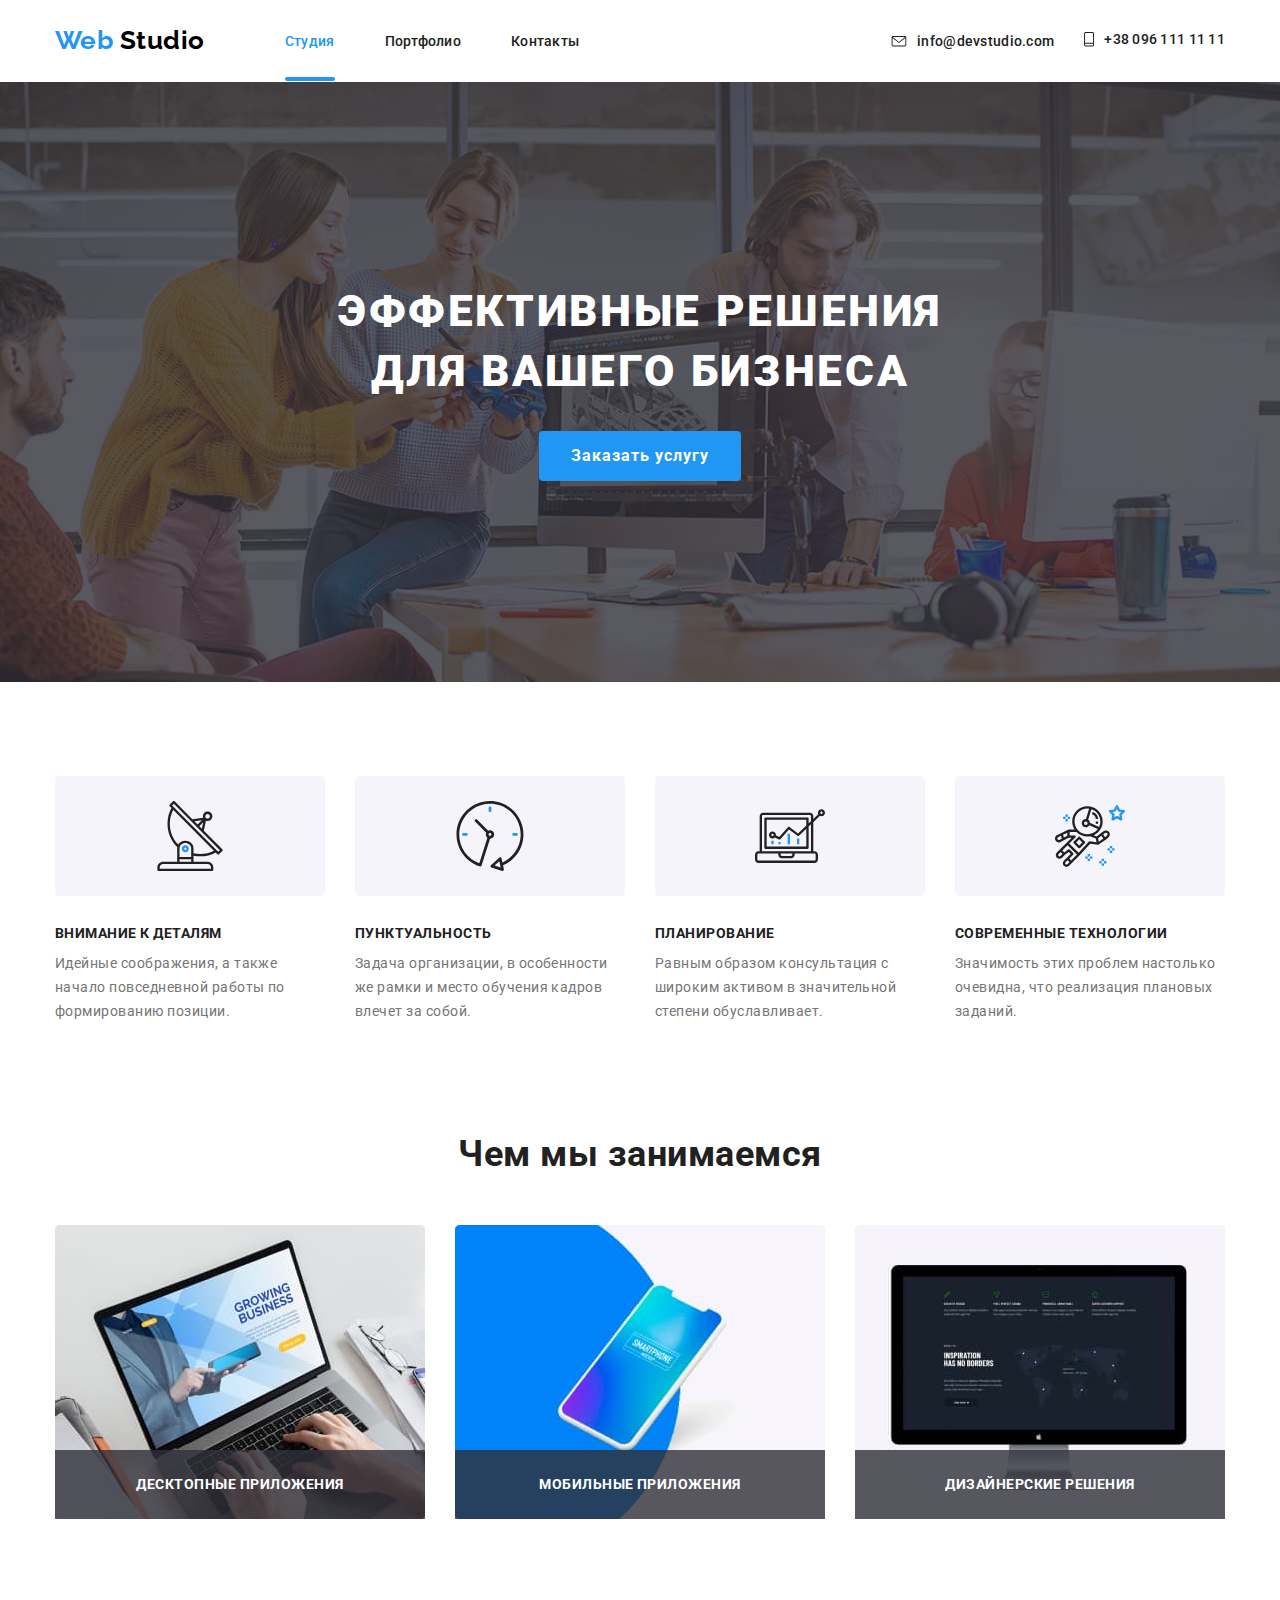
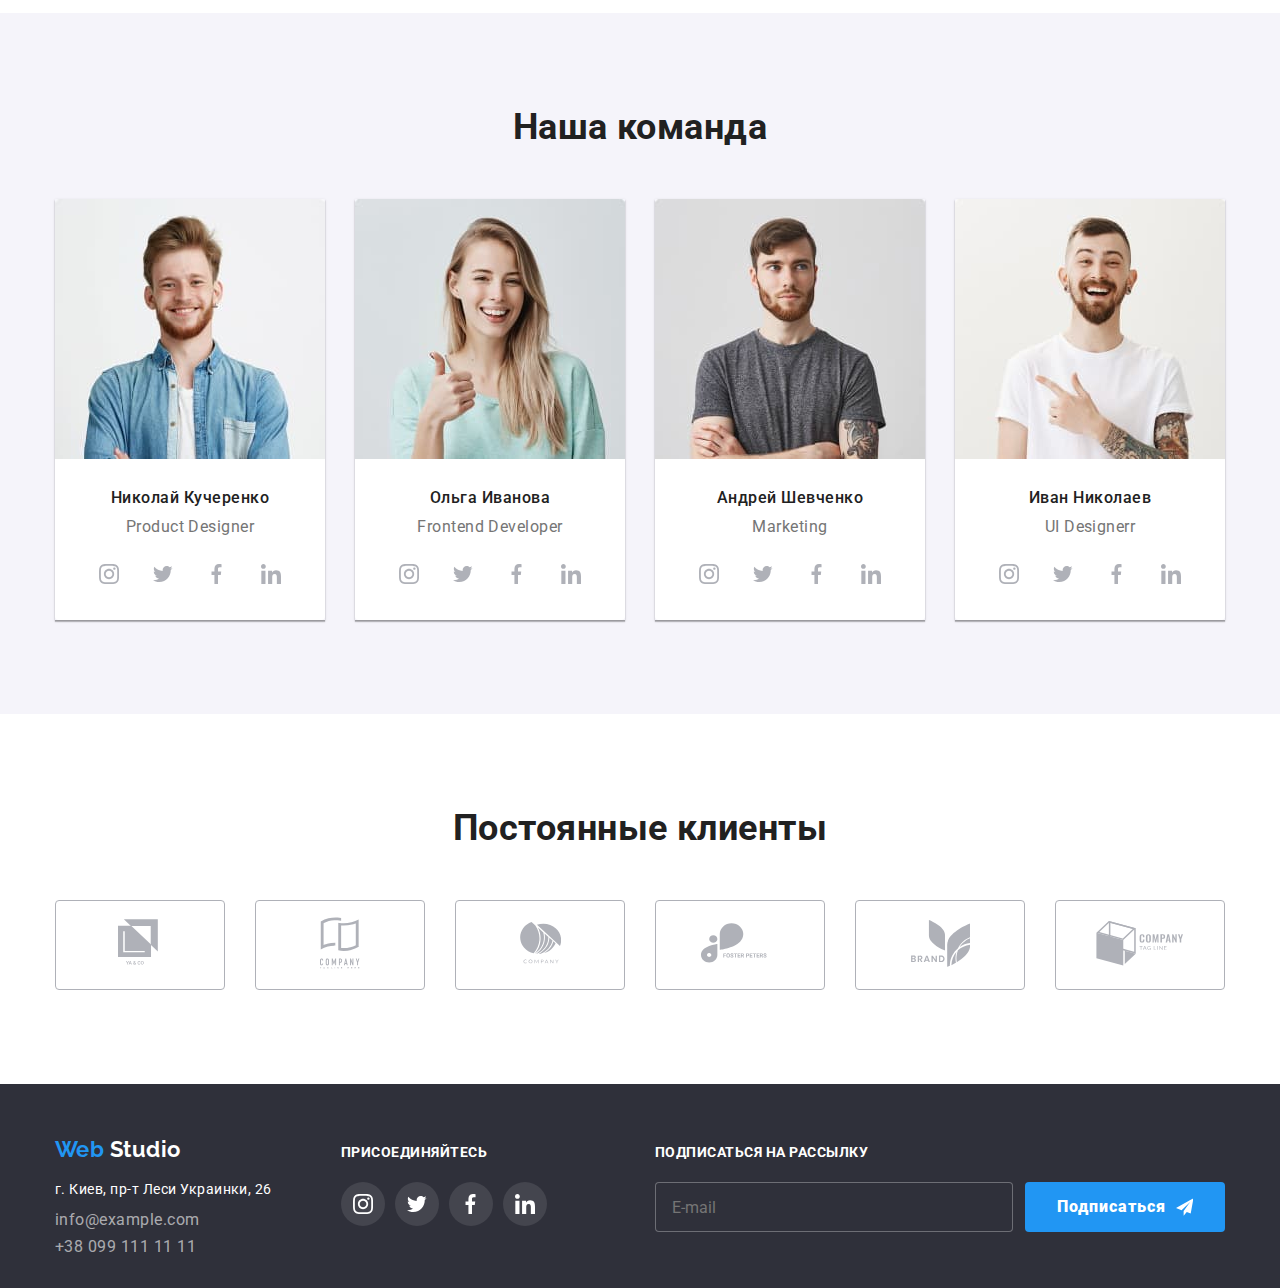
==== index.html @ faace089 "Переносит файлі из дз6, вносит правки по макету (переименовывает команду, передвигает кнопку-крестик" ====
<!DOCTYPE html>
<html lang="ru">

<head>
  <meta charset="UTF-8" />
  <meta name="viewport" content="width=device-width, initial-scale=1.0" />
  <title>Студия</title>
  <link href="https://fonts.googleapis.com/css2?family=Raleway:wght@700&family=Roboto:wght@400;500;700;900&display=swap"
    rel="stylesheet" />
  <link rel="stylesheet"
    href="https://cdnjs.cloudflare.com/ajax/libs/modern-normalize/0.6.0/modern-normalize.min.css" />
  <link rel="stylesheet" href="./css/styles.css" />
</head>

<body>
  <!-- Header -->
  <header>
    <div class="container header">
      <nav class="header-nav">
        <a href="./index.html" class="logo">Web <span>Studio</span></a>

        <ul class="nav navigation">
          <li class="item">
            <a href="./index.html" class="link current">Студия</a>
          </li>
          <li class="item">
            <a href="./portfolio.html" class="link">Портфолио</a>
          </li>
          <li class="item"><a href="" class="link">Контакты</a></li>
        </ul>
      </nav>

      <ul class="nav header-contacts">
        <li class="item">
          <a href="mailto:info@devstudio.com " class="link contacts">
            <svg class="icon cover">
              <use href="./img/sprite.svg#cover_icon"></use>
            </svg>info@devstudio.com</a>
        </li>
        <li class="item">
          <a href="tel:+380961111111" class="link contacts">
            <svg class="icon phone">
              <use href="./img/sprite.svg#phone_icon"></use>
            </svg>
            +38 096 111 11 11</a>
        </li>
      </ul>
    </div>
  </header>
  <main>
    <!-- Hero -->
    <section class="hero">
      <h1 class="hero-title">
        эффективные решения<br />
        для вашего бизнеса
      </h1>
      <button class="button" data-modal-open>Заказать услугу</button>
    </section>

    <!--Advantages-->
    <section class="section container">
      <h2 class="section-title visually-hidden">Преимущества</h2>
      <ul class="advantages">
        <li class="item">
          <div class="background">
            <svg class="img">
              <use href="./img/sprite.svg#antenna"></use>
            </svg>
          </div>
          <h3 class="title">Внимание к деталям</h3>
          <p class="title-text">
            Идейные соображения, а также начало повседневной работы по
            формированию позиции.
          </p>
        </li>
        <li class="item">
          <div class="background">
            <svg class="img">
              <use href="./img/sprite.svg#clock"></use>
            </svg>
          </div>
          <h3 class="title">Пунктуальность</h3>
          <p class="title-text">
            Задача организации, в особенности же рамки и место обучения кадров
            влечет за собой.
          </p>
        </li>
        <li class="item">
          <div class="background">
            <svg class="img">
              <use href="./img/sprite.svg#computer"></use>
            </svg>
          </div>
          <h3 class="title">Планирование</h3>
          <p class="title-text">
            Равным образом консультация с широким активом в значительной
            степени обуславливает.
          </p>
        </li>
        <li class="item">
          <div class="background">
            <svg class="img">
              <use href="./img/sprite.svg#cosmonaut"></use>
            </svg>
          </div>
          <h3 class="title">Современные технологии</h3>
          <p class="title-text">
            Значимость этих проблем настолько очевидна, что реализация
            плановых заданий.
          </p>
        </li>
      </ul>
    </section>

    <!-- Activity -->
    <section class="section container">
      <h2 class="section-title">Чем мы занимаемся</h2>
      <ul class="activity">
        <li class="item">
          <a href=""><img src="./img/laptop.jpg" alt="Laptop" width="370" /></a>
          <h3 class="activity-title">Десктопные приложения</h3>
        </li>
        <li class="item">
          <a href=""><img src="./img/phone.jpg" alt="Phone" width="370" /></a>
          <h3 class="activity-title">Мобильные приложения</h3>
        </li>
        <li class="item">
          <a href=""><img src="./img/screen.jpg" alt="Screen" width="370" /></a>
          <h3 class="activity-title">Дизайнерские решения</h3>
        </li>
      </ul>
    </section>

    <!-- Team -->

    <section class="section team-container" lang="en">
      <div class="team">
        <h2 class="section-title team-title">Наша команда</h2>
        <ul class="people">
          <li class="item">
            <img class="face" src="./img/john.jpg" alt="John" width="270" />
            <div class="about-person">
              <h3 class="name">Николай Кучеренко</h3>
              <p class="profession">Product Designer</p>
              <ul class="social-network">
                <li class="item">
                  <a href="https://www.instagram.com/" target="_blank"><svg class="team-icon">
                      <use href="./img/sprite.svg#instagram"></use>
                    </svg></a>
                </li>
                <li class="item">
                  <a href="https://www.twitter.com/" target="_blank"><svg class="team-icon">
                      <use href="./img/sprite.svg#twitter"></use>
                    </svg></a>
                </li>
                <li class="item">
                  <a href="https://www.facebook.com/" target="_blank"><svg class="team-icon">
                      <use href="./img/sprite.svg#facebook"></use>
                    </svg></a>
                </li>
                <li class="item">
                  <a href="https://www.linkedin.com/" target="_blank"><svg class="team-icon">
                      <use href="./img/sprite.svg#linkedin"></use>
                    </svg></a>
                </li>
              </ul>
            </div>
          </li>
          <li class="item">
            <img class="face" src="./img/marta.jpg" alt="Marta" width="270" />
            <div class="about-person">
              <h3 class="name">Ольга Иванова</h3>
              <p class="profession">Frontend Developer</p>
              <ul class="social-network">
                <li class="item">
                  <a href="https://www.instagram.com/" target="_blank"><svg class="team-icon">
                      <use href="./img/sprite.svg#instagram"></use>
                    </svg></a>
                </li>
                <li class="item">
                  <a href="https://www.twitter.com/" target="_blank"><svg class="team-icon">
                      <use href="./img/sprite.svg#twitter"></use>
                    </svg></a>
                </li>
                <li class="item">
                  <a href="https://www.facebook.com/" target="_blank"><svg class="team-icon">
                      <use href="./img/sprite.svg#facebook"></use>
                    </svg></a>
                </li>
                <li class="item">
                  <a href="https://www.linkedin.com/" target="_blank"><svg class="team-icon">
                      <use href="./img/sprite.svg#linkedin"></use>
                    </svg></a>
                </li>
              </ul>
            </div>
          </li>
          <li class="item">
            <img class="face" src="./img/robert.jpg" alt="Robert" width="270" />
            <div class="about-person">
              <h3 class="name">Андрей Шевченко</h3>
              <p class="profession">Marketing</p>
              <ul class="social-network">
                <li class="item">
                  <a href="https://www.instagram.com/" target="_blank"><svg class="team-icon">
                      <use href="./img/sprite.svg#instagram"></use>
                    </svg></a>
                </li>
                <li class="item">
                  <a href="https://www.twitter.com/" target="_blank"><svg class="team-icon">
                      <use href="./img/sprite.svg#twitter"></use>
                    </svg></a>
                </li>
                <li class="item">
                  <a href="https://www.facebook.com/" target="_blank"><svg class="team-icon">
                      <use href="./img/sprite.svg#facebook"></use>
                    </svg></a>
                </li>
                <li class="item">
                  <a href="https://www.linkedin.com/" target="_blank"><svg class="team-icon">
                      <use href="./img/sprite.svg#linkedin"></use>
                    </svg></a>
                </li>
              </ul>
            </div>
          </li>
          <li class="item">
            <img class="face" src="./img/martin.jpg" alt="Martin" width="270" />
            <div class="about-person">
              <h3 class="name">Иван Николаев</h3>
              <p class="profession">UI Designerr</p>
              <ul class="social-network">
                <li class="item">
                  <a href="https://www.instagram.com/" target="_blank"><svg class="team-icon">
                      <use href="./img/sprite.svg#instagram"></use>
                    </svg></a>
                </li>
                <li class="item">
                  <a href="https://www.twitter.com/" target="_blank"><svg class="team-icon">
                      <use href="./img/sprite.svg#twitter"></use>
                    </svg></a>
                </li>
                <li class="item">
                  <a href="https://www.facebook.com/" target="_blank"><svg class="team-icon">
                      <use href="./img/sprite.svg#facebook"></use>
                    </svg></a>
                </li>
                <li class="item">
                  <a href="https://www.linkedin.com/" target="_blank"><svg class="team-icon">
                      <use href="./img/sprite.svg#linkedin"></use>
                    </svg></a>
                </li>
              </ul>
            </div>
          </li>
        </ul>
      </div>
    </section>

    <!-- Customers -->
    <section class="section container">
      <h2 class="section-title">Постоянные клиенты</h2>
      <ul class="customers">
        <li class="item">
          <a href="">
            <svg class="icon company1">
              <use href="./img/sprite.svg#company1"></use>
            </svg></a>
        </li>
        <li class="item">
          <a href=""><svg class="icon company2">
              <use href="./img/sprite.svg#company2"></use>
            </svg></a>
        </li>
        <li class="item">
          <a href="">
            <svg class="icon company3">
              <use href="./img/sprite.svg#company3"></use>
            </svg></a>
        </li>
        <li class="item">
          <a href="">
            <svg class="icon company4">
              <use href="./img/sprite.svg#company4"></use>
            </svg></a>
        </li>
        <li class="item">
          <a href="">
            <svg class="icon company5">
              <use href="./img/sprite.svg#company5"></use>
            </svg></a>
        </li>
        <li class="item">
          <a href="">
            <svg class="icon company6">
              <use href="./img/sprite.svg#company6"></use>
            </svg></a>
        </li>
      </ul>
    </section>
  </main>

  <!-- Footer -->
  <footer>
    <div class="footer container">
      <div class="footer-contacts">
        <a href="./index.html" class="logo-footer">Web <span>Studio</span></a>
        <address>
          <a href="https://www.google.com/maps/place/%D0%B1%D1%83%D0%BB.+%D0%9B%D0%B5%D1%81%D0%B8+%D0%A3%D0%BA%D1%80%D0%B0%D0%B8%D0%BD%D0%BA%D0%B8,+26,+%D0%9A%D0%B8%D0%B5%D0%B2,+02000/@50.4265807,30.5361971,17z/data=!3m1!4b1!4m5!3m4!1s0x40d4cf0e033ecbe9:0x57a4dffefec77da0!8m2!3d50.4265807!4d30.5383858"
            class="address" target="_blank">г. Киев, пр-т Леси Украинки, 26</a><br />
          <a href="mailto:info@example.com" class="link mail">info@example.com</a><br />
          <a href="tel:+380991111111" class="link tel">+38 099 111 11 11</a>
        </address>
      </div>
      <div class="follow-us">
        <h2 class="footer-title">присоединяйтесь</h2>
        <ul class="social-networks">
          <li class="item">
            <a href="https://www.instagram.com/" class="link" target="_blank" aria-label="Ссылка на Instagram">
              <svg class="footer-icon">
                <use href="./img/sprite.svg#instagram"></use>
              </svg></a>
          </li>
          <li class="item">
            <a href="https://www.twitter.com/" class="link" target="_blank" aria-label="Ссылка на Twitter">
              <svg class="footer-icon">
                <use href="./img/sprite.svg#twitter"></use>
              </svg></a>
          </li>
          <li class="item">
            <a href="https://www.facebook.com/" class="link" target="_blank" aria-label="Ссылка на Facebook">
              <svg class="footer-icon">
                <use href="./img/sprite.svg#facebook"></use>
              </svg></a>
          </li>
          <li class="item">
            <a href="https://www.linkedin.com/" class="link" target="_blank" aria-label="Ссылка на LinkedIn"><svg
                class="footer-icon">
                <use href="./img/sprite.svg#linkedin"></use>
              </svg></a>
          </li>
        </ul>
      </div>
      <div class="subscribe">
        <h2 class="footer-title">подписаться на рассылку</h2>
        <form class="footer-form">
          <label class="e-mail-label" for="e-mail"></label>
          <input class="email-input" type="email" name="e-mail" id="e-mail" placeholder="E-mail">
          <button class="button-footer">
            Подписаться
            <svg class="plane">
              <use href="./img/sprite.svg#plane"></use>
            </svg>
          </button>
        </form>
      </div>
    </div>
    <!-- <p class="copiright">2020 | Developed by GoIT Students</p> -->
  </footer>

  <!-- Modal -->
  <div class="backdrop is-hidden" data-modal>
    <div class="modal">
      <h2 class="modal-title">Оставьте свои данные, мы вам перезвоним</h2>
      <form action="" class="form">
        <div class="form-field">
          <input class="form-input" type="text" name="name" id="name" autofocus autocomplete="on" placeholder=" ">
          <label class="form-label" for="name">Имя</label>
          <svg class="icon-form">
            <use href="./img/sprite.svg#person-modal"></use>
          </svg>
        </div>

        <div class="form-field">
          <input class="form-input" type="tel" name="tel" id="tel" autocomplete="on" placeholder=" ">
          <label class="form-label" for="tel">Телефон</label>
          <svg class="icon-form">
            <use href="./img/sprite.svg#phone-modal"></use>
          </svg>
        </div>

        <div class="form-field">
          <input class="form-input" type="email" name="mail" id="mail" autocomplete="on" placeholder=" ">
          <label class="form-label" for="mail">Почта</label>
          <svg class="icon-form">
            <use href="./img/sprite.svg#email-modal"></use>
          </svg>
        </div>

        <div class="form-field">
          <textarea name="comment" id="comment" rows="10" class="form-texterea" placeholder=" "></textarea>
          <label class="comment-label" for="comment">Комментарий</label>
        </div>

        <label class="checkbox-label">
          <input class="checkbox" type="checkbox" name="agree" value="accept-policy">
          <span class="checkbox-icon"></span>
          <p class="agree">Соглашаюсь с рассылкой и принимаю <a href="">Условия договора</a></p>
        </label>

        <button class="button-modal" type="submit">Отправить</button>
      </form>
      <button type="button" class="close" data-modal-close>
        <svg class="icon-close">
          <use href="./img/sprite.svg#close"></use>
        </svg>
      </button>
    </div>
  </div>
  <script src="./js/modal.js"></script>
</body>

</html>
---- css/styles.css ----
:root {
  --footer-text-color: rgba(255, 255, 255, 0.6);
  --footer-bgc: #2f303a;
  --title-text-color: #212121;
  --accent-color: #2196f3;
  --paragraph-colour: #757575;
  --primary-white-color: #ffffff;

  --timing-function: cubic-bezier(0.4, 0, 0.2, 1);
}

body {
  background-color: var(--primary-white-color);
  color: var(--title-text-color);

  font-family: Roboto, sans-serif;
  letter-spacing: 0.03em;
}

li {
  list-style: none;
}

a {
  text-decoration: none;
  margin: 0;
  padding: 0;
}

p {
  color: var(--paragraph-colour);
}

footer {
  background-color: var(--footer-bgc);
}

section {
  padding-bottom: 94px;
}

.container {
  margin-left: auto;
  margin-right: auto;
  width: 1200px;
  padding-left: 15px;
  padding-right: 15px;
  /* outline: 2px solid green; */
}

.visually-hidden {
  position: absolute;
  width: 1px;
  height: 1px;
  margin: -1px;
  border: 0;
  padding: 0;
  clip: rect(0 0 0 0);
  overflow: hidden;
}

/* Header */
.header-wrapper {
  border: 1px solid #ececec;
}

.header {
  display: flex;
  align-items: center;
}

.header-nav {
  display: flex;
  align-items: center;
}

.header-contacts {
  display: flex;
  margin: 0;
  padding: 0;
  margin-left: auto;
  align-items: baseline;

  transition: color 250ms var(--timing-function);
}

.header-contacts .item + .item {
  margin-left: 30px;
}

.header-contacts .link {
  display: flex;
  align-items: center;
  padding-top: 32px;
  padding-bottom: 32px;
}

.header-contacts .icon:hover {
  --color4: var(--accent-color);
}

.header-contacts .cover {
  width: 16px;
  height: 11px;
  margin-right: 10px;
}
.header-contacts .phone {
  width: 10px;
  height: 15px;
  margin-right: 10px;
}
/* Logo */
.logo {
  color: var(--accent-color);

  font-family: Raleway, sans-serif;
  font-weight: 700;
  font-size: 26px;
  line-height: 1.2;
}

.logo > span {
  color: #000000;
}
/* Navigation */

.navigation {
  display: flex;
  padding: 0;
  margin: 0;
  margin-left: 80px;
}

.navigation .item + .item {
  margin-left: 50px;
}

.nav .link {
  padding-top: 32px;
  padding-bottom: 32px;

  color: var(--title-text-color);

  font-weight: 500;
  font-size: 14px;
  line-height: 1.14;
  letter-spacing: 0.02em;

  transition: color 250ms var(--timing-function);
}

.nav .link:hover,
.nav .link:focus {
  color: var(--accent-color);
}

.nav .current {
  color: var(--accent-color);
  position: relative;
}

.nav .current::after {
  content: "";

  position: absolute;
  bottom: 0;
  left: 0;

  background-color: var(--accent-color);
  width: 100%;
  height: 4px;
  border-radius: 2px;
}

/* Tel & E-mail */
.contacts {
  color: var(--paragraph-colour);

  font-weight: 500;
  font-size: 14px;
  line-height: 1.14;
  letter-spacing: 0.02em;
}

.contacts:hover,
.contacts:focus {
  color: var(--accent-color);
}

/* Hero */
.hero {
  text-align: center;
  max-width: 1600px;
  height: 600px;
  margin-left: auto;
  margin-right: auto;
  margin-bottom: 94px;
  background-color: var(--footer-bgc);
  background-image: linear-gradient(
      rgba(47, 48, 58, 0.8),
      rgba(47, 48, 58, 0.8)
    ),
    url(../img/Banner.jpg);

  background-repeat: no-repeat;
  background-position: center;
  background-size: cover;
}

.hero-title {
  margin-top: 0;
  margin-bottom: 30;
  padding-top: 200px;

  color: var(--primary-white-color);

  font-weight: 900;
  font-size: 44px;
  line-height: 1.36;
  letter-spacing: 0.06em;
  text-transform: uppercase;
}

/* Button */

.button {
  display: inline-block;
  border-radius: 4px;
  min-width: 200px;
  padding: 10px 32px;

  color: var(--primary-white-color);
  background-color: var(--accent-color);
  border: none;

  text-align: center;
  font-weight: 700;
  font-size: 16px;
  line-height: 1.87;
  letter-spacing: 0.06em;
}
/* Advantages */

.advantages {
  display: flex;
  padding: 0;
  margin-top: 0;
}

.background {
  display: flex;
  justify-content: center;
  align-items: center;

  background: #f5f4fa;
  border-radius: 4px;
  min-width: 270px;
  min-height: 120px;
  margin-bottom: 30px;
}

/* .background:hover,
.background:focus {
  background-color: var(--accent-color);
} */

.advantages .img {
  display: block;
  width: 70px;
  height: 70px;
}

.advantages .item .title {
  margin: 0;
  margin-bottom: 10px;
}

.advantages .item p {
  margin: 0;
}

.advantages .item + .item {
  margin-left: 30px;
}
.section-title {
  font-weight: 700;
  font-size: 36px;
  line-height: 1.16;
  text-align: center;
  margin-top: 0;
  margin-bottom: 50px;
}

.title {
  font-weight: 700;
  font-size: 14px;
  line-height: 1.14;
  text-transform: uppercase;
}

.title-text {
  font-size: 14px;
  line-height: 1.71;
}

/* Activity */

.activity {
  display: flex;
  padding: 0;
  margin: 0;
}
.activity .item + .item {
  margin-left: 30px;
}
.activity .item img {
  display: block;
  border-radius: 4px;
  min-width: 370px;
}

.activity .item {
  position: relative;
}

.activity-title {
  position: absolute;
  bottom: 0;
  left: 0;

  margin: 0;
  padding: 27px 0;

  color: var(--primary-white-color);
  background-color: rgba(47, 48, 58, 0.8);
  width: 100%;

  font-weight: 700;
  font-size: 14px;
  line-height: 1.14;
  text-transform: uppercase;
  text-align: center;
}
/* Team */

.team-container {
  background-color: #f5f4fa;

  /* outline: 2px solid salmon; */
}

.team {
  margin-left: auto;
  margin-right: auto;
  width: 1200px;
  padding-left: 15px;
  padding-right: 15px;
  padding-top: 94px;

  /* outline: 2px solid blue; */
}

.people .item + .item {
  margin-left: 30px;
}

.people {
  display: flex;
  padding: 0;
  margin-top: 0;
  margin-bottom: 0;
}
.people .item {
  box-shadow: 0px 2px 1px rgba(0, 0, 0, 0.2), 0px 1px 1px rgba(0, 0, 0, 0.14),
    0px 1px 3px rgba(0, 0, 0, 0.12);
}

.face {
  display: block;
  border-top-left-radius: 4px;
  border-top-right-radius: 4px;
  min-width: 270px;
}

.about-person {
  margin-left: auto;
  margin-right: auto;
  padding-bottom: 24px;
  background-color: var(--primary-white-color);
  border-bottom-left-radius: 4px;
  border-bottom-right-radius: 4px;
}

.team-title {
  margin-bottom: 50px;
  margin-left: auto;
  margin-right: auto;
}

.name {
  margin-top: 0;
  margin-bottom: 10px;
  padding-top: 30px;

  font-weight: 500;
  font-size: 16px;
  line-height: 1.18;
  text-align: center;
}

.team-container .profession {
  margin-top: 0;
  margin-bottom: 16px;

  font-weight: 400;
  text-align: center;
}

.social-network {
  display: flex;
  justify-content: center;
  padding: 0;
  margin-left: auto;
  margin-right: auto;
  width: 207px;
  height: 44px;

  /* outline: 2px solid salmon; */
}

.social-network > .item a {
  display: flex;
  justify-content: center;
  align-items: center;
  width: 44px;
  height: 44px;

  border-radius: 50%;

  transition: background-color 250ms var(--timing-function);
}

.social-network .item + .item {
  margin-left: 10px;
}

.social-network > .item a:hover,
.social-network > .item a:focus {
  background-color: var(--accent-color);
  border-radius: 50%;
  cursor: pointer;
}

.team-icon {
  display: block;
  width: 20px;
  height: 20px;
  fill: #afb1b8;

  transition: fill 250ms var(--timing-function);
}

.social-network .item:hover .team-icon,
.social-network .item:focus .team-icon {
  fill: var(--primary-white-color);
}

.social-network > .item {
  box-shadow: none;
}

/* Customers */

.section:last-child {
  padding-top: 94px;
}

.customers {
  display: flex;
  padding: 0;
  margin: 0;
}

.customers .item + .item {
  margin-left: 30px;
}

.customers .item {
  display: flex;
  justify-content: center;
  align-items: center;

  border: 1px solid #afb1b8;
  border-radius: 4px;
  width: 170px;
  height: 90px;
  transition: border 250ms var(--timing-function);
}
.customers .item:hover,
.customers .item:focus {
  border: 1px solid var(--accent-color);
}

.customers .icon {
  color: #afb1b8;
  transition: color 250ms var(--timing-function);
}

.customers .item:hover .icon,
.customers .item:focus .icon {
  color: var(--accent-color);
}

.customers .company1 {
  width: 44px;
  height: 49px;
}
.customers .company2 {
  width: 40px;
  height: 52px;
}
.customers .company3 {
  width: 41px;
  height: 42px;
}
.customers .company4 {
  width: 79px;
  height: 42px;
}
.customers .company5 {
  width: 59px;
  height: 47px;
}
.customers .company6 {
  width: 88px;
  height: 45px;
}

/* Footer */

.footer a {
  display: inline-block;
}

.footer {
  display: flex;
  align-items: baseline;
  padding-top: 48px;
  padding-bottom: 28px;
  /* border-bottom: 2px solid rgba(255, 255, 255, 0.1); */
}

.footer-contacts {
  margin-right: 69px;

  background-color: var(--footer-bgc);
  color: var(--footer-text-color);
  margin-left: 0;
}

.footer-contacts > a {
  margin-bottom: 10px;
}
/* Logo */
.logo-footer {
  color: var(--accent-color);

  font-family: Raleway, sans-serif;
  font-weight: 700;
  font-size: 22px;
  line-height: 1.63;
}

.logo-footer > span {
  color: var(--primary-white-color);
}

/* Address box*/
.footer-contacts .address {
  margin-bottom: 9px;
  color: var(--primary-white-color);
  /* я не понимаю, почему оно не автоматическое и даже из body (я пробовала) font-style, а упорно рисует мне адрес italic*/
  font-style: normal;
  font-weight: 400;
  font-size: 14px;
  line-height: 1.7;
}

.footer-contacts .link {
  font-style: normal;
  color: var(--footer-text-color);
}
.footer-contacts .mail {
  margin-bottom: 9px;
}

/* Social Networks box */

.follow-us {
  margin-right: 94px;
}

.social-networks {
  display: flex;
  padding: 0;
  margin-top: 0;
  /* Пока тут не иконки я чисто визуально тыкнула нижний маржин, иначе съезжает */
  margin-bottom: 34px;
}

.social-networks .item + .item {
  margin-left: 10px;
}

.social-networks .item .link {
  display: flex;
  justify-content: center;
  align-items: center;

  width: 44px;
  height: 44px;
  background-color: rgba(255, 255, 255, 0.1);
  border-radius: 50%;

  transition: background-color 250ms var(--timing-function);
}
.social-networks .item .link:hover,
.social-networks .item .link:focus {
  background-color: var(--accent-color);
  cursor: pointer;
}

.footer-icon {
  width: 20px;
  height: 20px;

  fill: var(--primary-white-color);
}

.footer-title {
  margin-bottom: 21px;

  color: var(--primary-white-color);

  font-weight: 700;
  font-size: 14px;
  line-height: 1.14;
  text-transform: uppercase;
}
/* Form &Button */

.subscribe {
  margin-left: auto;
}

.footer-form {
  display: flex;
}

.e-mail-label {
  color: var(--footer-text-color);

  font-weight: 400;
  font-size: 16px;
  line-height: 1.25;
}

.email-input {
  width: 358px;
  height: 50px;
  padding-top: 15px;
  padding-bottom: 15px;
  padding-left: 16px;
  margin-right: 12px;

  background-color: var(--footer-bgc);
  color: var(--footer-text-color);

  outline: none;
  border: 1px solid rgba(255, 255, 255, 0.3);
  /* box-shadow: 0px 4px 4px rgba(0, 0, 0, 0.15); */
  border-radius: 4px;
}

/* .footer input {
  display: inline-block;
  border-radius: 4px;
  min-width: 200px; */

.button-footer {
  display: flex;
  align-items: center;

  border: none;
  border-radius: 4px;
  width: 200px;
  height: 50px;
  padding: 10px 32px;

  color: var(--primary-white-color);
  background-color: var(--accent-color);

  font-weight: 900;
  font-size: 16px;
  line-height: 1.87;
  letter-spacing: 0.06em;
  text-align: center;

  cursor: pointer;
}

.plane {
  width: 24px;
  height: 24px;
  margin-left: 10px;
  /* padding-top: 13px;
  padding-bottom: 13px; */
}

/* Copiright */
.copiright {
  margin-top: 0;
  margin-bottom: 0;
  padding-top: 18px;
  padding-bottom: 21px;
  color: rgba(255, 255, 255, 0.4);

  font-weight: 400;
  font-size: 12px;
  line-height: 2;
  text-align: center;
}

/* ****** */

/* portfolio.html */

/* Buttons-filter */

.filter {
  display: flex;
  justify-content: center;
  margin-left: auto;
  margin-right: auto;
  margin-top: 0;
  padding-top: 93px;
  margin-bottom: 50px;
}
.filter button {
  display: inline-block;
  min-height: 38px;
  border-radius: 4px;
  padding: 6px 22px;
}

.filter .item + .item {
  margin-left: 8px;
}

.button-portfolio {
  font-family: inherit;
  font-weight: 500;
  font-size: 16px;
  line-height: 1.62;
  text-align: center;
  border: none;

  transition: color 250ms var(--timing-function),
    background-color 250ms var(--timing-function),
    box-shadow 250ms var(--timing-function);
}

.button-portfolio:hover,
.button-portfolio:focus {
  background-color: var(--accent-color);
  color: var(--primary-white-color);
  box-shadow: 0px 2px 2px rgba(0, 0, 0, 0.12), 0px 1px 2px rgba(0, 0, 0, 0.08),
    0px 3px 1px rgba(0, 0, 0, 0.1);
  cursor: pointer;
}

/* Works */

.works {
  display: flex;
  flex-wrap: wrap;
  margin-top: 0;
  margin-bottom: 0;
  justify-content: center;
}
.works .item:hover,
.works .item:focus {
  box-shadow: 1px 4px 6px rgba(0, 0, 0, 0.16), 0px 4px 4px rgba(0, 0, 0, 0.06),
    0px 1px 1px rgba(0, 0, 0, 0.12);
}

.works .item:not(:nth-child(3n)) {
  margin-right: 30px;
  min-width: 370px;
}

.works .item:not(:nth-last-child(-n + 3)) {
  margin-bottom: 30px;
}

.works .project {
  position: relative;
  overflow: hidden;
}

.project::before {
  content: "";
  display: block;

  position: absolute;
  bottom: 0;
  left: 0;
  width: 100%;
  height: 100%;

  background-color: rgba(33, 150, 243, 0.9);
  border-top-left-radius: 5px;
  border-top-right-radius: 5px;

  opacity: 0;
  transform: translateY(+100%);
  transition: transform 250ms var(--timing-function),
    opacity 250ms var(--timing-function);
}

.thumb:hover .project::before {
  opacity: 1;
  transform: translateY(0);
}

.works img {
  display: block;
  border-top-left-radius: 5px;
  border-top-right-radius: 5px;
}

.about-work {
  width: 370px;
  padding: 20px 24px;

  border-bottom: 1px solid #eeeeee;
  border-right: 1px solid #eeeeee;
  border-left: 1px solid #eeeeee;
  border-bottom-left-radius: 5px;
  border-bottom-right-radius: 5px;

  background-color: var(--primary-white-color);
}

.project-name {
  margin-top: 0;
  margin-bottom: 4px;
  font-weight: 700;
  font-size: 18px;
  line-height: 2;
  letter-spacing: 0.06em;
}
.type {
  margin: 0;
  font-size: 16px;
  line-height: 1.87;
}

.thumb {
  position: relative;
}

.description {
  position: absolute;
  top: 0;
  left: 0;

  width: 100%;
  height: 100%;
  margin: 0;

  color: var(--primary-white-color);

  font-size: 18px;
  line-height: 1.56;

  padding-top: 63px;
  padding-left: 24px;
  padding-right: 24px;

  opacity: 0;
  transform: translateY(+100%);
  transition: transform 250ms var(--timing-function) 250ms,
    opacity 250ms var(--timing-function) 250ms;
}

.thumb:hover .description,
.thumb:focus .description {
  opacity: 1;
  transform: translateY(0);
}

/* Modal */
.backdrop {
  position: fixed;
  top: 0;
  left: 0;
  width: 100%;
  height: 100%;
  background: rgba(0, 0, 0, 0.2);

  opacity: 1;

  transition: opacity 250ms cubic-bezier(0.4, 0, 0.2, 1);
}

.backdrop.is-hidden {
  opacity: 0;
  pointer-events: none;
  visibility: hidden;

  transform: translate(-50%, -50%) scale(0);
}

.modal {
  position: absolute;
  top: 50%;
  left: 50%;
  transform: translate(-50%, -50%) scale(1);
  transition: transform 250ms var(--timing-function);

  width: 528px;
  height: 581px;
  padding: 40px;

  background-color: var(--primary-white-color);
  box-shadow: 0px 2px 1px rgba(0, 0, 0, 0.2), 0px 1px 1px rgba(0, 0, 0, 0.14),
    0px 1px 3px rgba(0, 0, 0, 0.12);
  border-radius: 4px;
}
.close {
  position: absolute;

  top: 8px;
  right: 8px;
  width: 30px;
  height: 30px;

  background-color: var(--primary-white-color);
  border-radius: 50%;
  border: none;
  box-shadow: 0px 2px 1px rgba(0, 0, 0, 0.2), 0px 1px 1px rgba(0, 0, 0, 0.14),
    0px 1px 3px rgba(0, 0, 0, 0.12);

  cursor: pointer;
}

.icon-close {
  position: absolute;
  top: 50%;
  left: 50%;
  transform: translate(-50%, -50%);

  width: 18px;
  height: 18px;
  fill: #000000;
  transition: ;
}
.close:hover .icon-close,
.close:focus .icon-close {
  fill: var(--accent-color);
  transition: fill 250ms var(--timing-function);
}

.modal-title {
  font-weight: 700px;
  font-size: 20px;
  line-height: 1.15;
  text-align: center;
  color: var(--title-text-color);
  margin-top: 0;
  margin-bottom: 30px;
}

/* Form */
.form {
  display: flex;
  flex-direction: column;
  width: 448px;

  margin-left: auto;
  margin-right: auto;
}

.form-field {
  position: relative;
  margin-bottom: 28px;

  /* outline: 1px solid tomato; */
}

.form-label {
  position: absolute;
  top: 50%;
  left: 42px;
  transform: translateY(-50%);

  font-weight: 400px;
  font-size: 14px;
  line-height: 1.14;
  letter-spacing: 0.01em;

  color: var(--paragraph-colour);
  transition: transform 250ms var(--timing-function);
}

.form-input {
  display: inline-block;
  width: 448px;
  height: 40px;
  border: 1px solid rgba(33, 33, 33, 0.2);
  border-radius: 4px;

  padding-left: 42px;
}

.comment-label {
  position: absolute;
  top: 12px;
  left: 16px;

  font-weight: 400px;
  font-size: 14px;
  line-height: 1.14;
  letter-spacing: 0.01em;

  color: var(--paragraph-colour);
}

.form-texterea {
  display: inline-block;
  width: 448px;
  height: 120px;
  border: 1px solid rgba(33, 33, 33, 0.2);
  border-radius: 4px;
  resize: none;
}

/* Не работает бордер у инпута при фокусе (точнее работает, но спрятан за черной рамкой)*/
.form-input:focus,
.form-texterea:focus {
  border: 1px solid var(--accent-color);
  outline: none;
}

.form-input:focus + .form-label,
.form-input:not(:placeholder-shown) + .form-label {
  color: var(--accent-color);
  transform: translate(-26px, -40px);
}

.form-texterea:focus + .comment-label {
  color: var(--accent-color);
  transform: translateY(-33px);
}

.icon-form {
  position: absolute;
  top: 50%;
  left: 16px;
  transform: translateY(-50%);

  width: 18px;
  height: 18px;
  fill: var(--title-text-color);
}

.form-input:focus ~ .icon-form {
  fill: var(--accent-color);
}

.button-modal {
  display: inline-block;
  width: 200px;
  height: 50px;
  padding: 10px 55px;
  margin-left: auto;
  margin-right: auto;
  border: none;
  border-radius: 4px;
  box-shadow: 0px 4px 4px rgba(0, 0, 0, 0.15);

  color: var(--primary-white-color);
  background-color: var(--accent-color);

  text-align: center;
  font-weight: 700;
  font-size: 16px;
  line-height: 1.87;
  letter-spacing: 0.06em;

  cursor: pointer;
}

/* Checkbox */

/* .checkbox {
  position: absolute;
  appearance: none;
  -webkit-appearance: none;
  -moz-appearance: none;
} */

.checkbox {
  position: absolute;
  width: 1px;
  height: 1px;
  margin: -1px;
  border: 0;
  padding: 0;
  clip: rect(0 0 0 0);
  overflow: hidden;
}

.checkbox-label {
  display: flex;
  flex-direction: row;
  align-items: center;
  justify-content: center;

  font-weight: 400px;
  font-size: 14px;
  line-height: 1.71;
  margin-bottom: 30px;

  color: var(--paragraph-colour);
}

.checkbox-label p {
  margin: 0;
}

.checkbox-label a {
  color: var(--accent-color);
  text-decoration-line: underline;
}

.checkbox-icon {
  display: block;
  width: 15px;
  height: 15px;
  margin-left: 0;
  margin-right: 8px;

  background-color: var(--primary-white-color);
  border: 2px solid var(--title-text-color);
  border-radius: 2px;

  transition: background-color 250ms cubic-bezier(0.4, 0, 0.2, 1);
}

.checkbox:checked + .checkbox-icon {
  background-color: var(--accent-color);
  border: 2px solid var(--accent-color);
  border-radius: 2px;
  background-origin: border-box;
  background-image: url(../img/check.svg);
  background-size: contain;
}
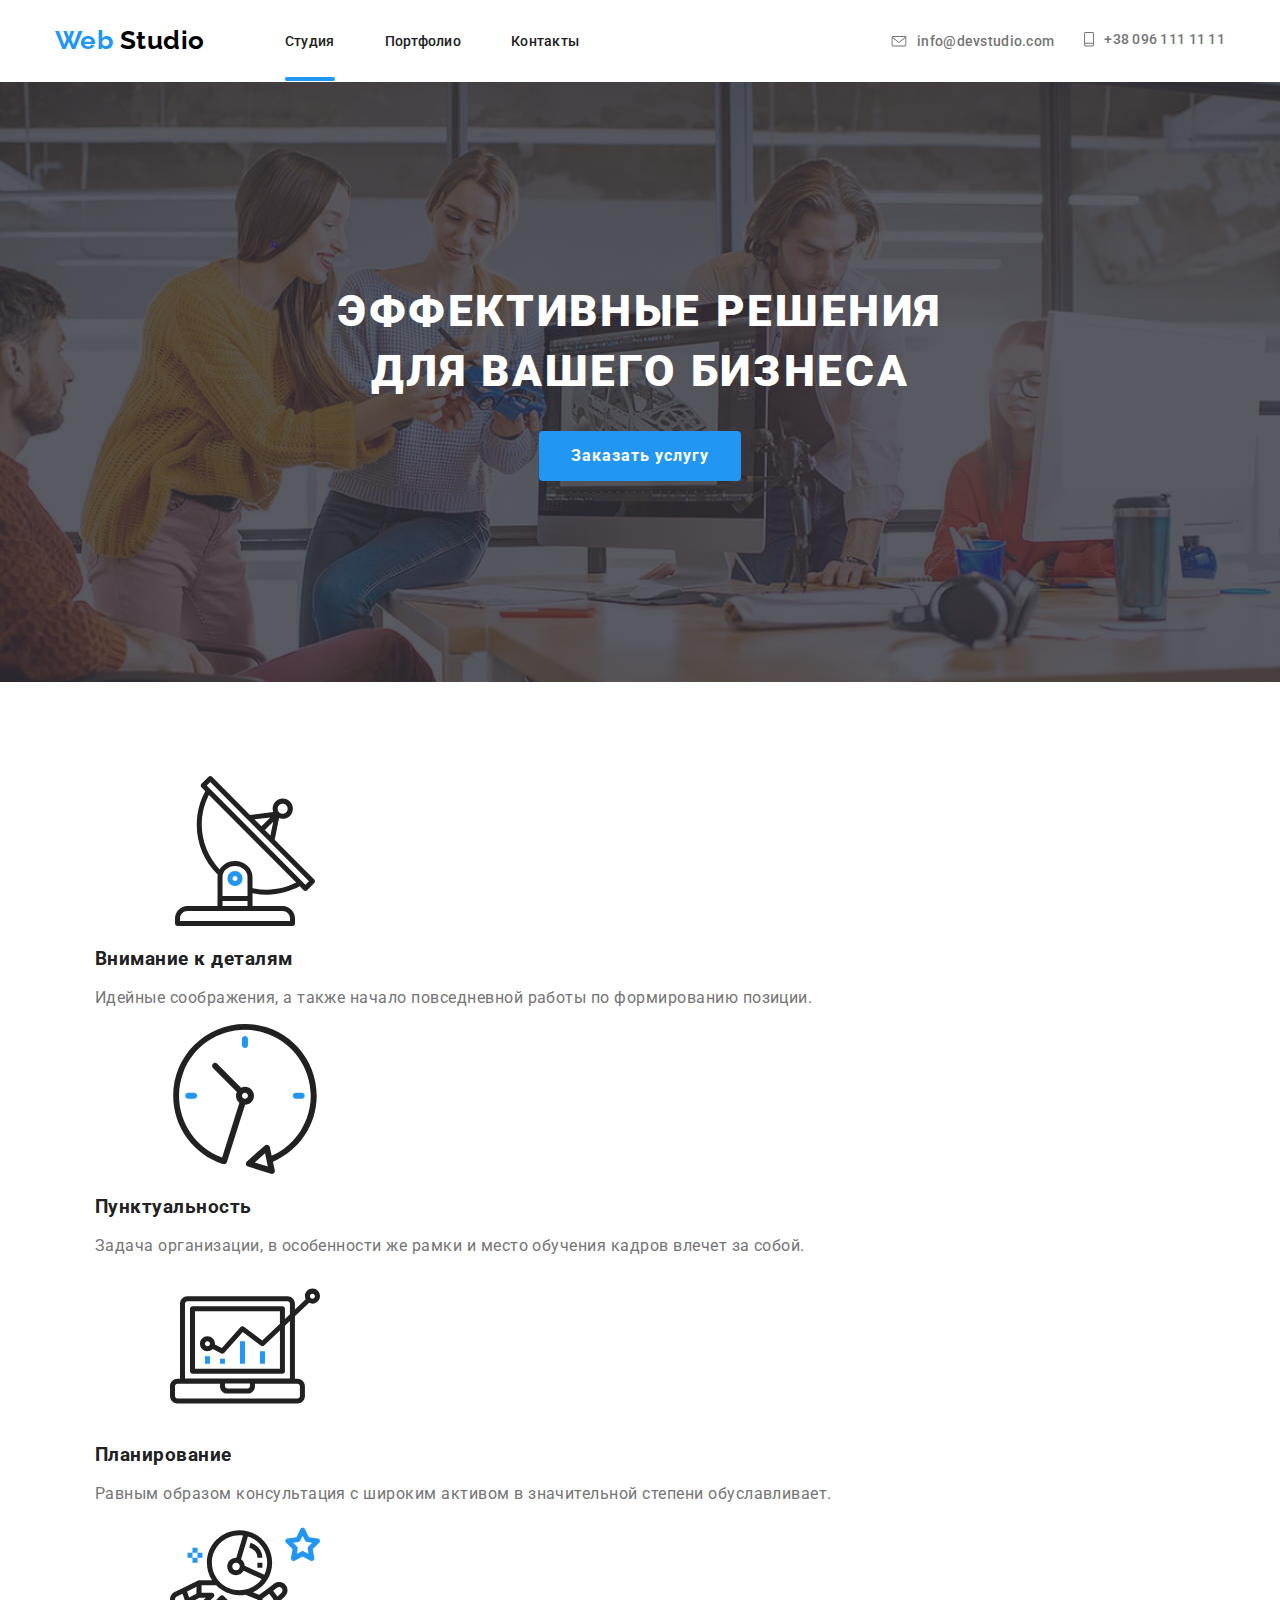
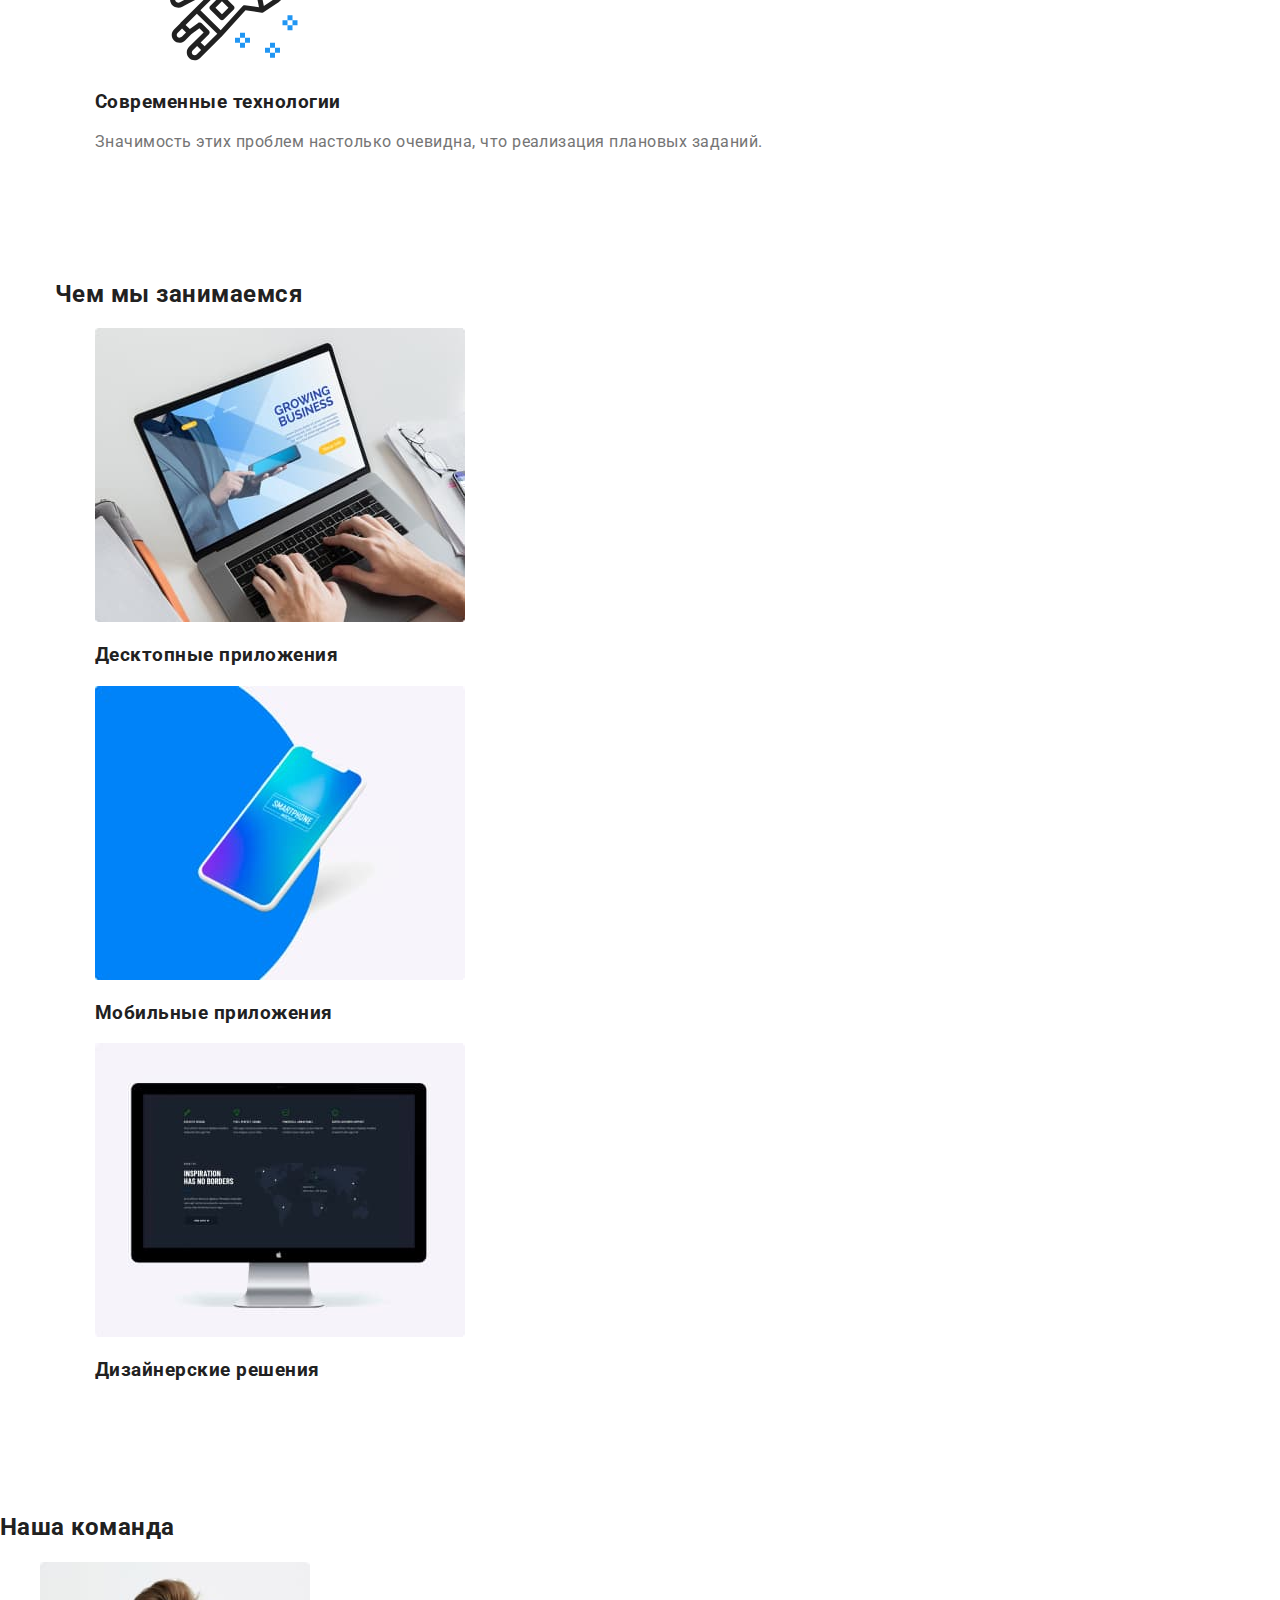
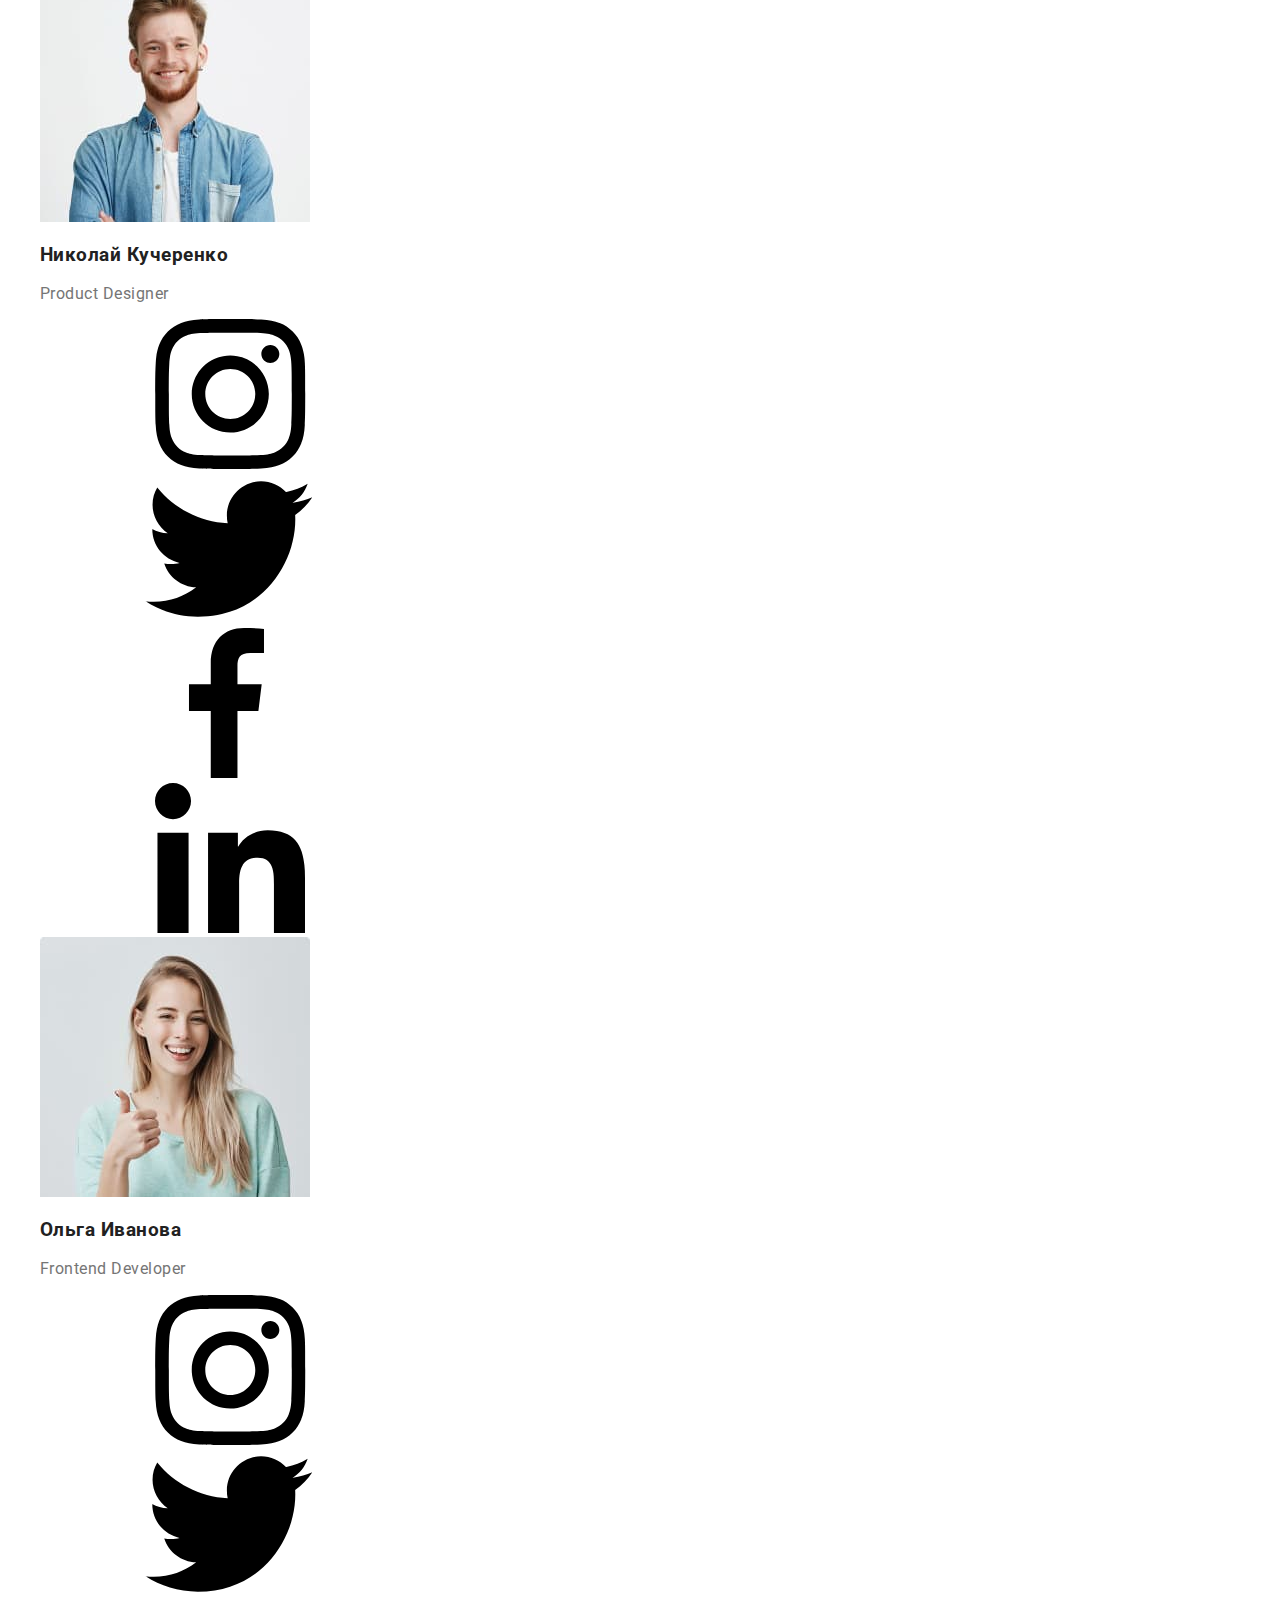
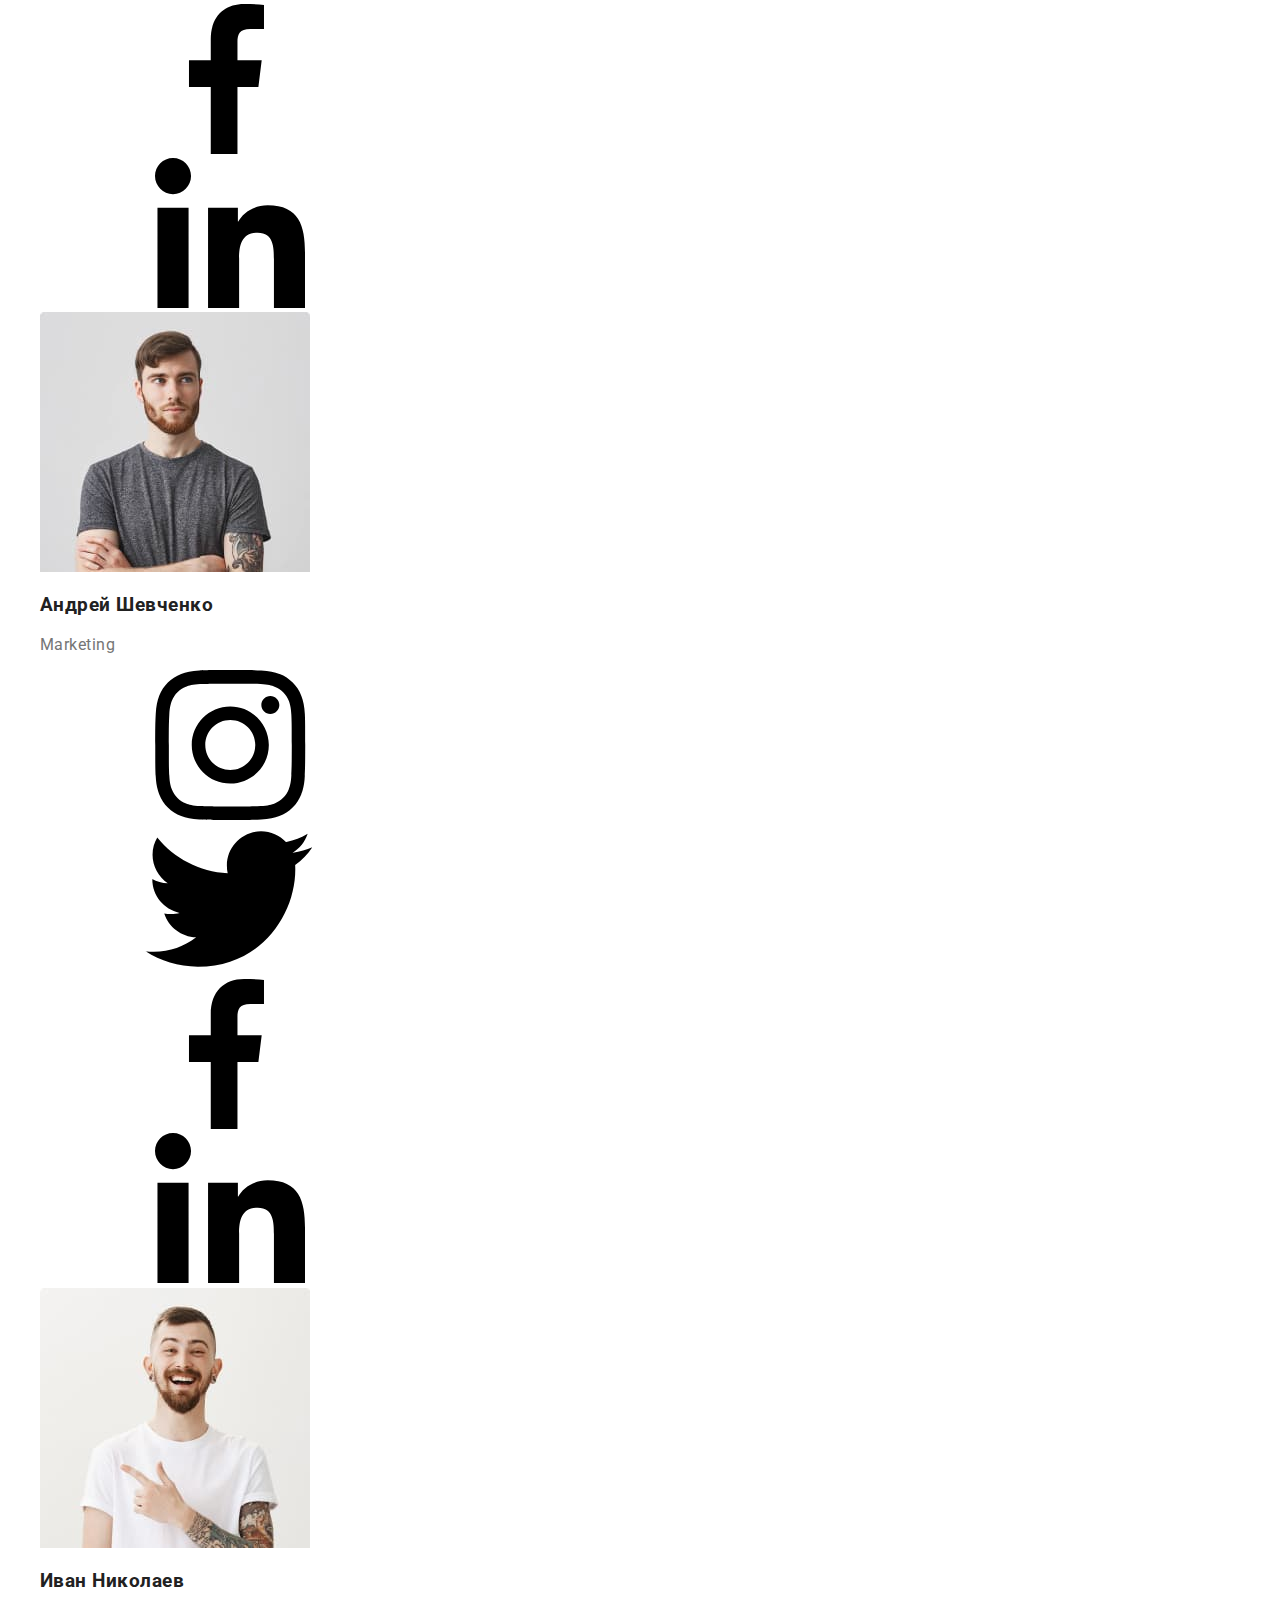
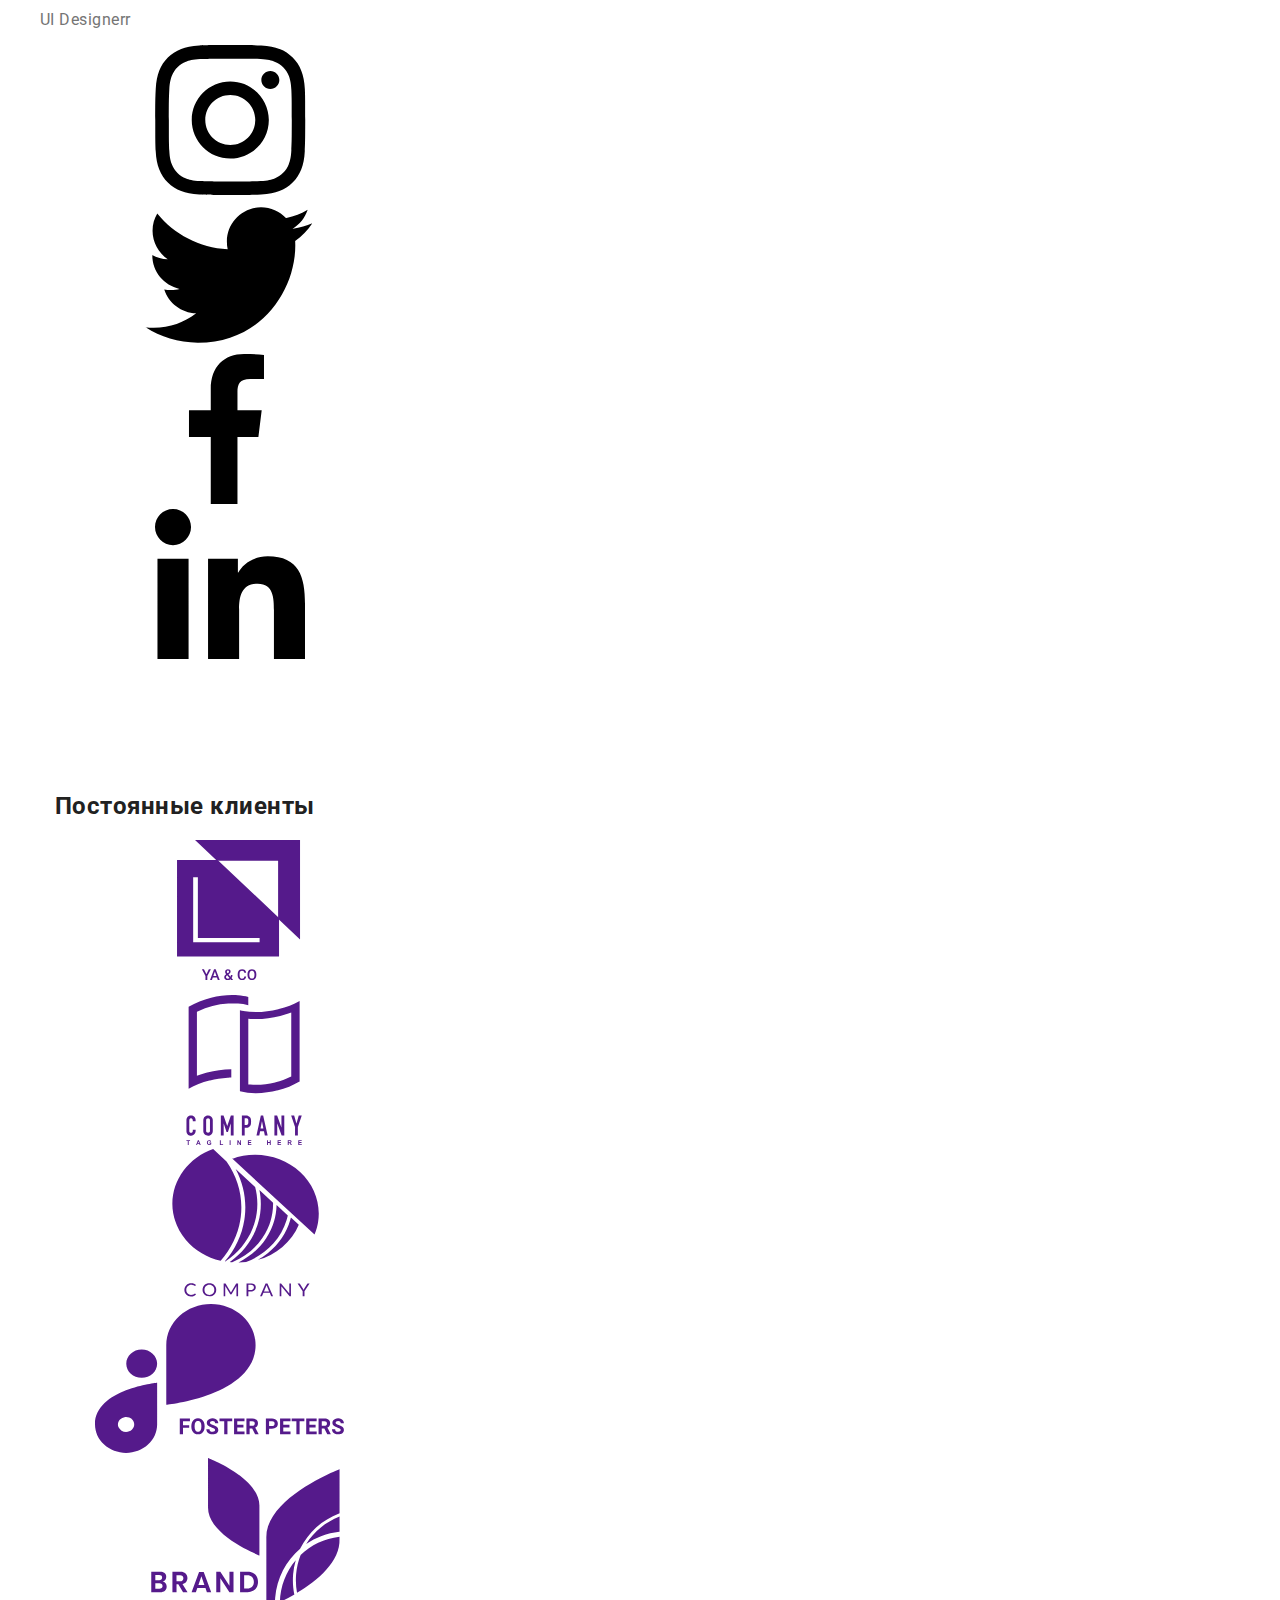
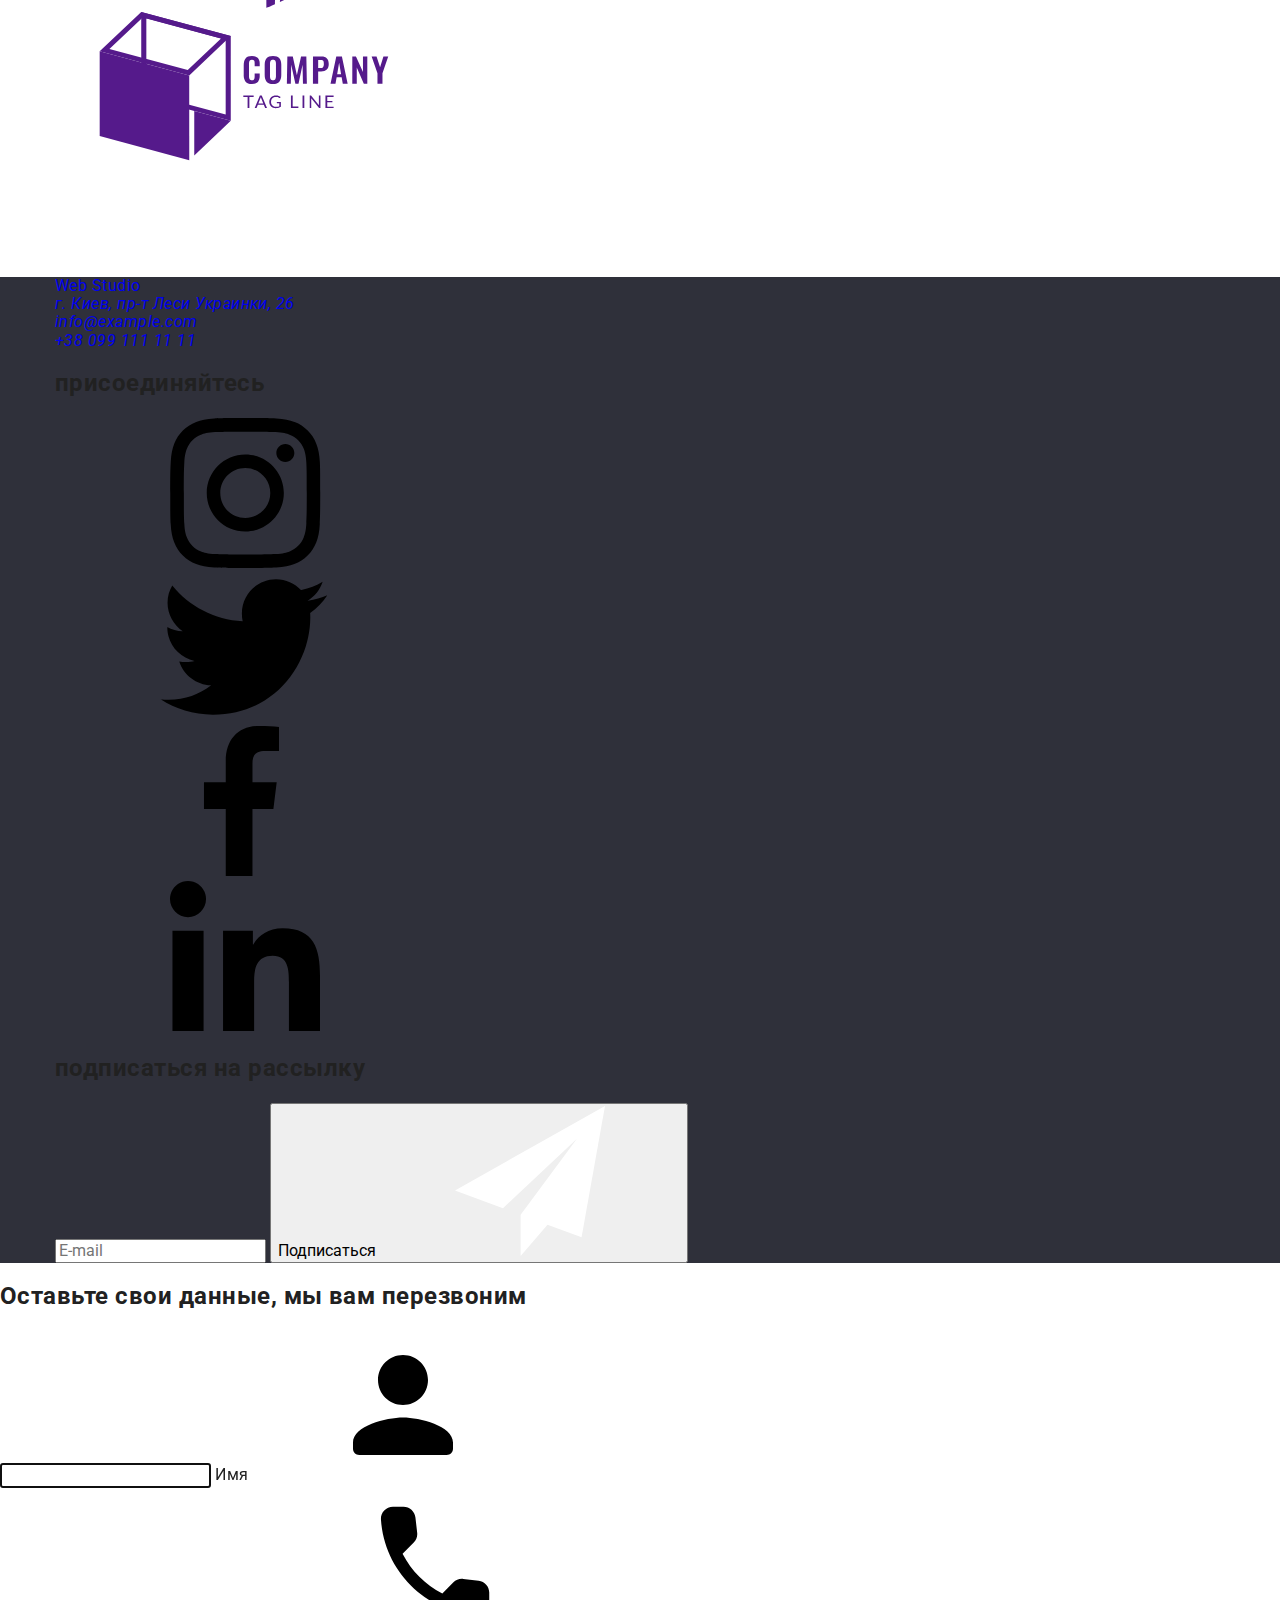
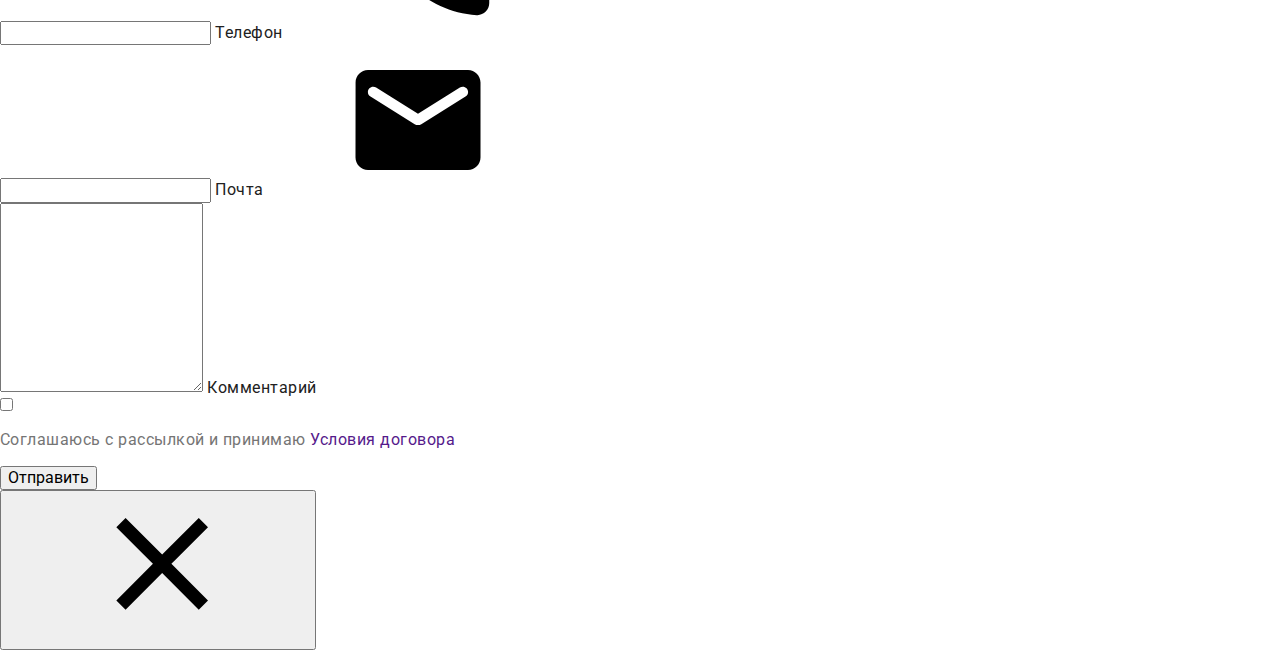
==== commit 2bdfb10a: "Исправляет хедер и герой в sass" ====
--- a/index.html
+++ b/index.html
@@ -9,7 +9,8 @@
     rel="stylesheet" />
   <link rel="stylesheet"
     href="https://cdnjs.cloudflare.com/ajax/libs/modern-normalize/0.6.0/modern-normalize.min.css" />
-  <link rel="stylesheet" href="./css/styles.css" />
+  <!-- <link rel="stylesheet" href="./css/styles.css" /> -->
+  <link rel="stylesheet" href="./css/main.min.css" />
 </head>
 
 <body>
--- a/css/main.min.css
+++ b/css/main.min.css
@@ -0,0 +1,2 @@
+body{font-family:Roboto, sans-serif;letter-spacing:0.03em;background-color:#fff;color:#212121}li{list-style:none}a{text-decoration:none;margin:0;padding:0}p{color:#757575}footer{background-color:#2f303a}section{padding-bottom:94px}.container{margin-left:auto;margin-right:auto;width:1200px;padding-left:15px;padding-right:15px}.visually-hidden{position:absolute;width:1px;height:1px;margin:-1px;border:0;padding:0;clip:rect(0 0 0 0);overflow:hidden}.button{display:inline-block;min-height:50px;min-width:200px;padding:10px 32px;border-radius:4px;border:none;text-align:center;font-weight:700;font-size:16px;line-height:1.87;letter-spacing:0.06em;color:#fff;background-color:#2196f3}.header{display:-webkit-box;display:-ms-flexbox;display:flex;-webkit-box-align:center;-ms-flex-align:center;align-items:center}.header-wrapper{border:1px solid #ececec}.header-nav{display:-webkit-box;display:-ms-flexbox;display:flex;-webkit-box-align:center;-ms-flex-align:center;align-items:center}.navigation{display:-webkit-box;display:-ms-flexbox;display:flex;padding:0;margin:0;margin-left:80px}.navigation .item+.item{margin-left:50px}.navigation .link{padding-top:32px;padding-bottom:32px;color:#212121;font-weight:500;font-size:14px;line-height:1.14;letter-spacing:0.02em;-webkit-transition:color 250ms cubic-bezier(0.4, 0, 0.2, 1);transition:color 250ms cubic-bezier(0.4, 0, 0.2, 1)}.navigation .link:hover,.navigation .link:focus{color:#2196f3}.current{color:#2196f3;position:relative}.current::after{content:"";position:absolute;bottom:0;left:0;background-color:#2196f3;width:100%;height:4px;border-radius:2px}.logo{color:#2196f3;font-family:Raleway,sans-serif;font-weight:700;font-size:26px;line-height:1.2}.logo>span{color:#000}.header-contacts{display:-webkit-box;display:-ms-flexbox;display:flex;-webkit-box-align:baseline;-ms-flex-align:baseline;align-items:baseline;margin:0;padding:0;margin-left:auto;-webkit-transition:color 250ms cubic-bezier(0.4, 0, 0.2, 1);transition:color 250ms cubic-bezier(0.4, 0, 0.2, 1)}.header-contacts .item+.item{margin-left:30px}.contacts{display:-webkit-box;display:-ms-flexbox;display:flex;-webkit-box-align:center;-ms-flex-align:center;align-items:center;padding-top:32px;padding-bottom:32px;color:#757575;font-weight:500;font-size:14px;line-height:1.14;letter-spacing:0.02em}.contacts:hover,.contacts:focus{color:#2196f3}.contacts.icon:hover,.contacts.icon:focus{--color4: $accentColor}.cover{width:16px;height:11px;margin-right:10px}.phone{width:10px;height:15px;margin-right:10px}.hero{text-align:center;max-width:1600px;height:600px;margin-left:auto;margin-right:auto;margin-bottom:94px;background-color:#2f303a;background-image:-webkit-gradient(linear, left top, left bottom, from(rgba(47,48,58,0.8)), to(rgba(47,48,58,0.8))),url(../img/Banner.jpg);background-image:linear-gradient(rgba(47,48,58,0.8), rgba(47,48,58,0.8)),url(../img/Banner.jpg);background-repeat:no-repeat;background-position:center;background-size:cover}.hero-title{margin-top:0;margin-bottom:30;padding-top:200px;color:#fff;font-weight:900;font-size:44px;line-height:1.36;letter-spacing:0.06em;text-transform:uppercase}.button{padding:10px 32px;font-weight:700;font-size:16px;line-height:1.87;letter-spacing:0.06em}
+/*# sourceMappingURL=main.min.css.map */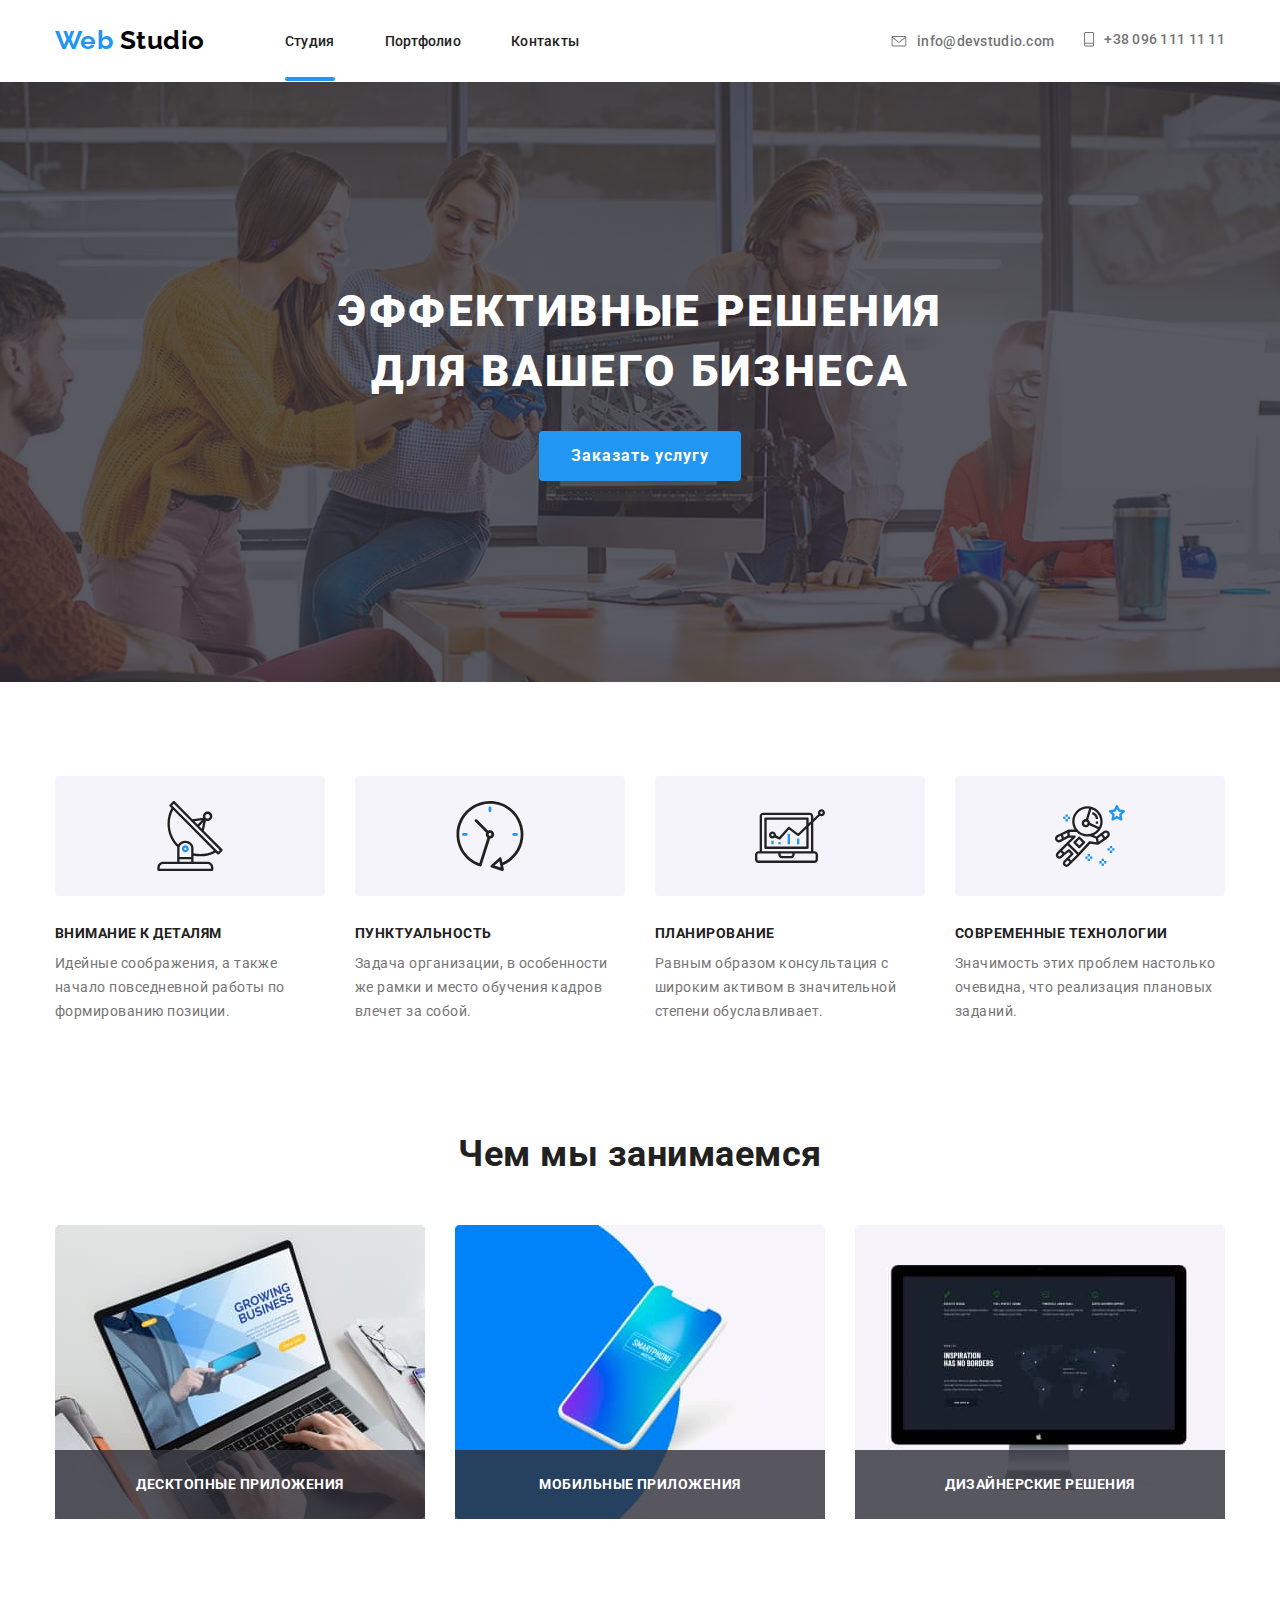
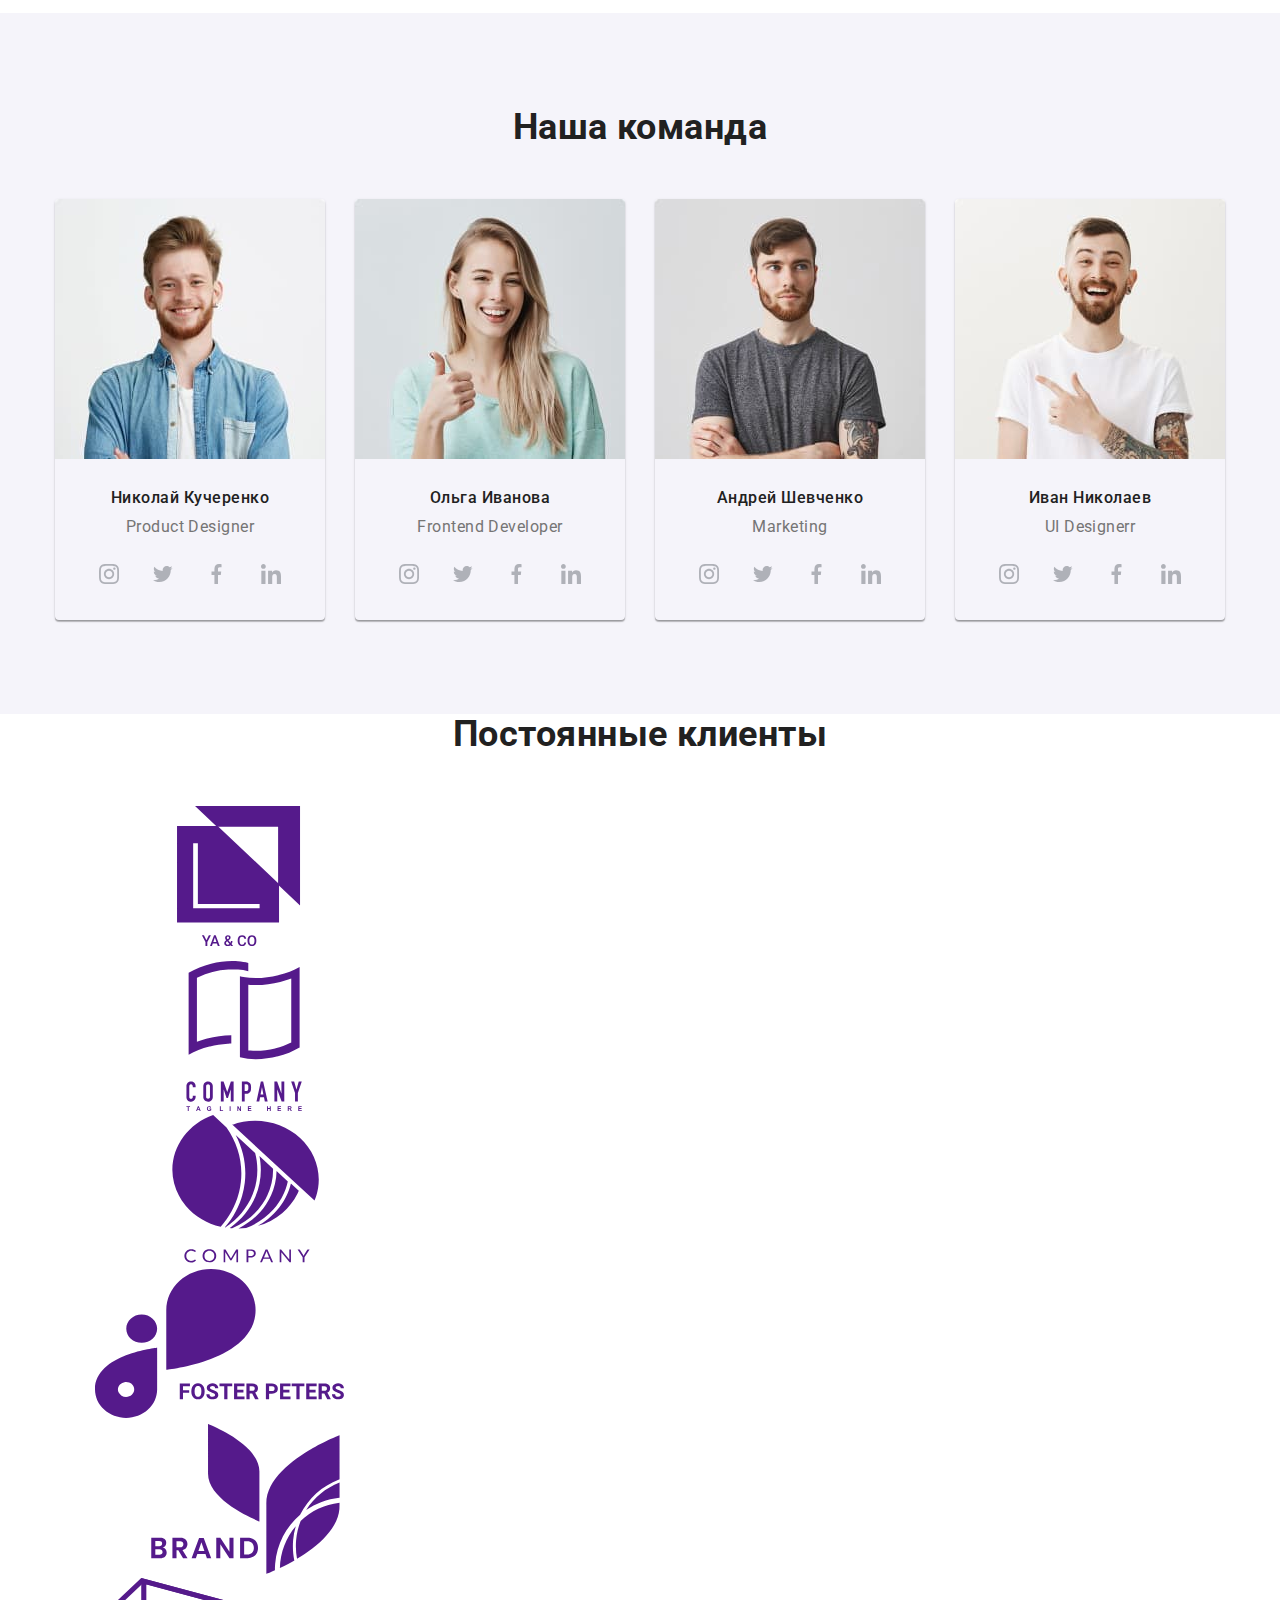
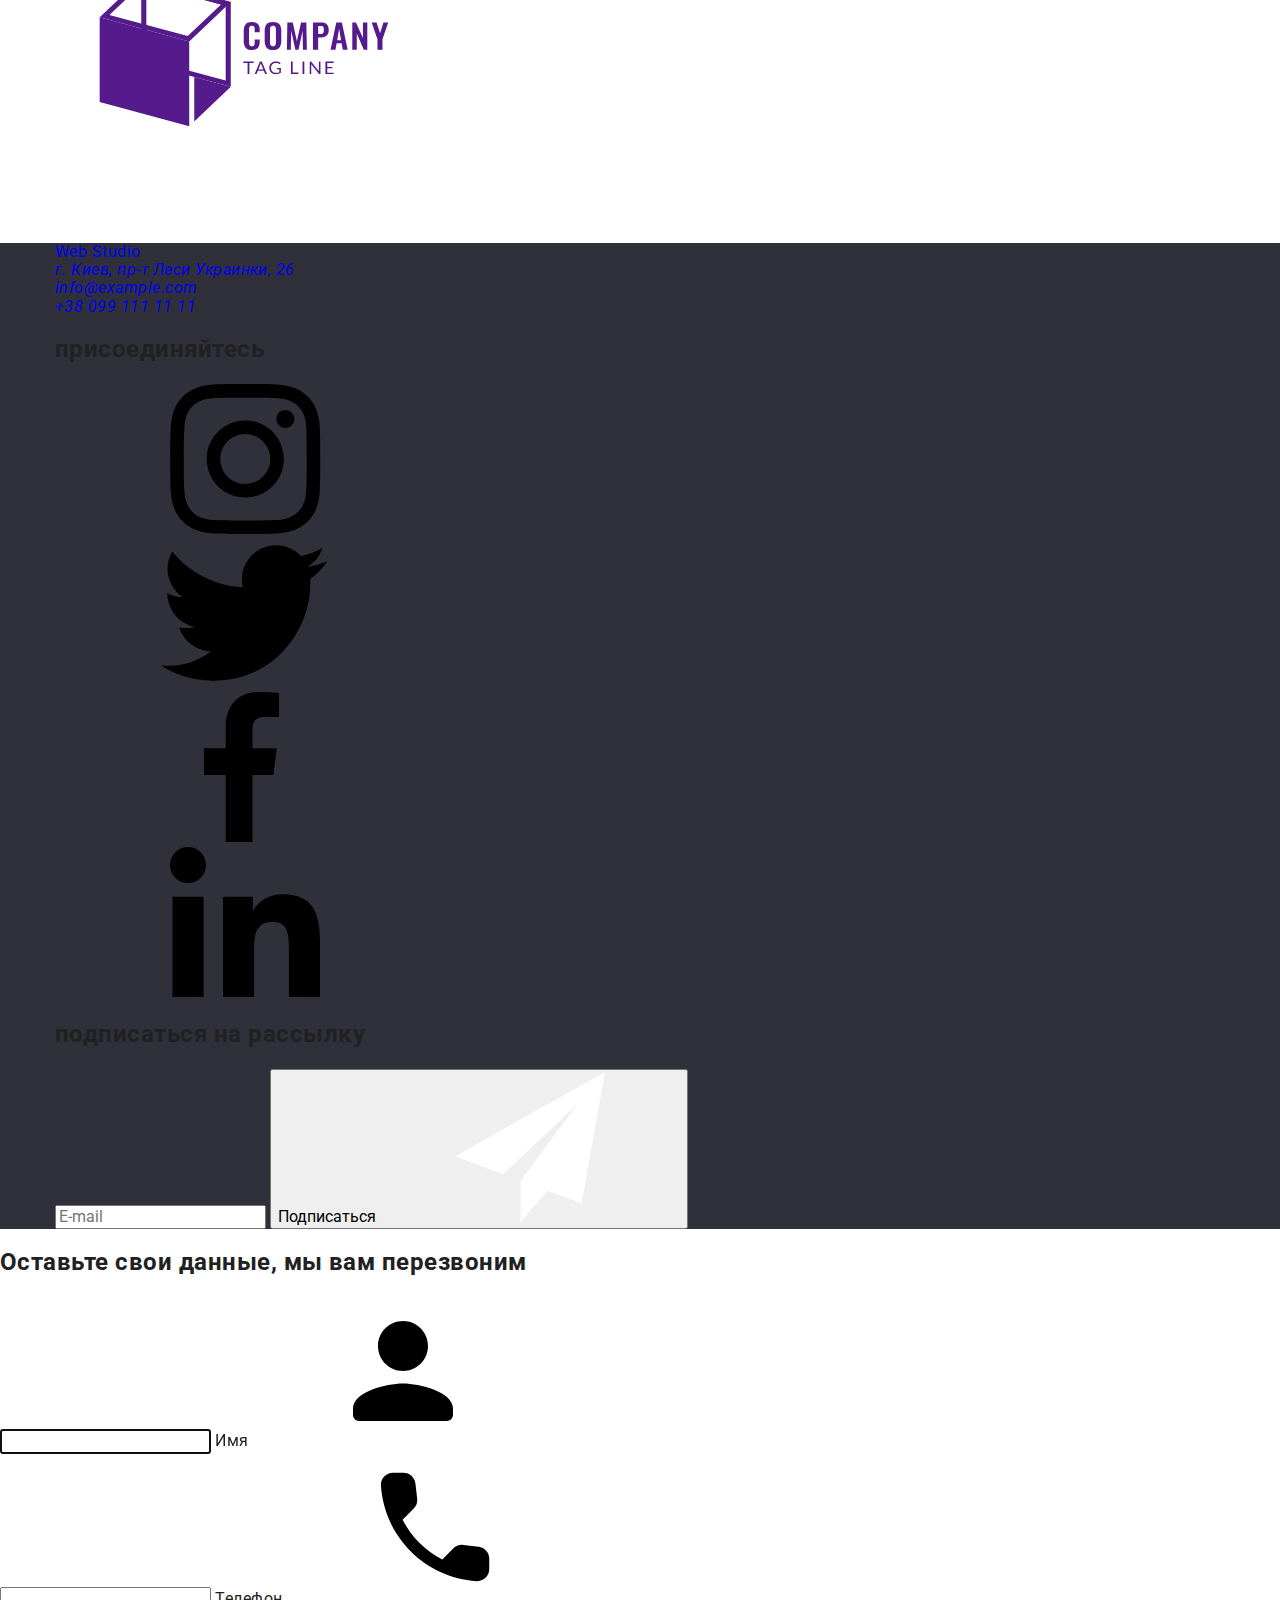
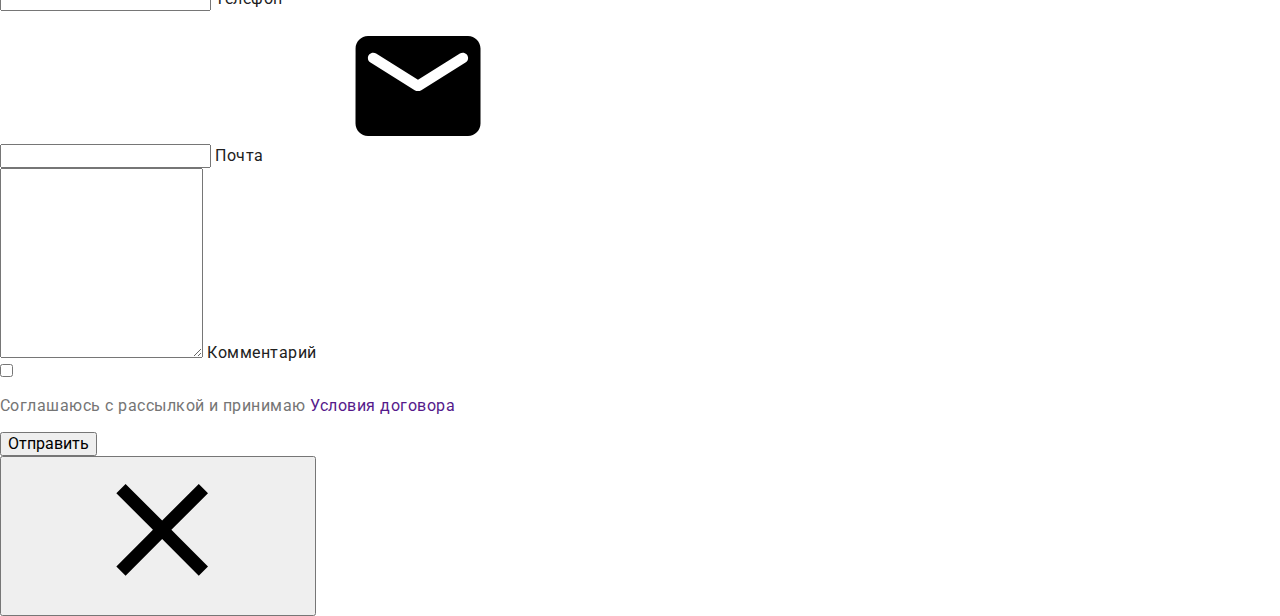
==== commit c91081b1: "Меняет разметку в блоке "команда", добавляя ссылке соцсети класс" ====
--- a/index.html
+++ b/index.html
@@ -145,22 +145,22 @@
               <p class="profession">Product Designer</p>
               <ul class="social-network">
                 <li class="item">
-                  <a href="https://www.instagram.com/" target="_blank"><svg class="team-icon">
+                  <a href="https://www.instagram.com/" target="_blank" class="team-link"><svg class="team-icon">
                       <use href="./img/sprite.svg#instagram"></use>
                     </svg></a>
                 </li>
                 <li class="item">
-                  <a href="https://www.twitter.com/" target="_blank"><svg class="team-icon">
+                  <a href="https://www.twitter.com/" target="_blank" class="team-link"><svg class="team-icon">
                       <use href="./img/sprite.svg#twitter"></use>
                     </svg></a>
                 </li>
                 <li class="item">
-                  <a href="https://www.facebook.com/" target="_blank"><svg class="team-icon">
+                  <a href="https://www.facebook.com/" target="_blank" class="team-link"><svg class="team-icon">
                       <use href="./img/sprite.svg#facebook"></use>
                     </svg></a>
                 </li>
                 <li class="item">
-                  <a href="https://www.linkedin.com/" target="_blank"><svg class="team-icon">
+                  <a href="https://www.linkedin.com/" target="_blank" class="team-link"><svg class="team-icon">
                       <use href="./img/sprite.svg#linkedin"></use>
                     </svg></a>
                 </li>
@@ -174,22 +174,22 @@
               <p class="profession">Frontend Developer</p>
               <ul class="social-network">
                 <li class="item">
-                  <a href="https://www.instagram.com/" target="_blank"><svg class="team-icon">
+                  <a href="https://www.instagram.com/" target="_blank" class="team-link"><svg class="team-icon">
                       <use href="./img/sprite.svg#instagram"></use>
                     </svg></a>
                 </li>
                 <li class="item">
-                  <a href="https://www.twitter.com/" target="_blank"><svg class="team-icon">
+                  <a href="https://www.twitter.com/" target="_blank" class="team-link"><svg class="team-icon">
                       <use href="./img/sprite.svg#twitter"></use>
                     </svg></a>
                 </li>
                 <li class="item">
-                  <a href="https://www.facebook.com/" target="_blank"><svg class="team-icon">
+                  <a href="https://www.facebook.com/" target="_blank" class="team-link"><svg class="team-icon">
                       <use href="./img/sprite.svg#facebook"></use>
                     </svg></a>
                 </li>
                 <li class="item">
-                  <a href="https://www.linkedin.com/" target="_blank"><svg class="team-icon">
+                  <a href="https://www.linkedin.com/" target="_blank" class="team-link"><svg class="team-icon">
                       <use href="./img/sprite.svg#linkedin"></use>
                     </svg></a>
                 </li>
@@ -203,22 +203,22 @@
               <p class="profession">Marketing</p>
               <ul class="social-network">
                 <li class="item">
-                  <a href="https://www.instagram.com/" target="_blank"><svg class="team-icon">
+                  <a href="https://www.instagram.com/" target="_blank" class="team-link"><svg class="team-icon">
                       <use href="./img/sprite.svg#instagram"></use>
                     </svg></a>
                 </li>
                 <li class="item">
-                  <a href="https://www.twitter.com/" target="_blank"><svg class="team-icon">
+                  <a href="https://www.twitter.com/" target="_blank" class="team-link"><svg class="team-icon">
                       <use href="./img/sprite.svg#twitter"></use>
                     </svg></a>
                 </li>
                 <li class="item">
-                  <a href="https://www.facebook.com/" target="_blank"><svg class="team-icon">
+                  <a href="https://www.facebook.com/" target="_blank" class="team-link"><svg class="team-icon">
                       <use href="./img/sprite.svg#facebook"></use>
                     </svg></a>
                 </li>
                 <li class="item">
-                  <a href="https://www.linkedin.com/" target="_blank"><svg class="team-icon">
+                  <a href="https://www.linkedin.com/" target="_blank" class="team-link"><svg class="team-icon">
                       <use href="./img/sprite.svg#linkedin"></use>
                     </svg></a>
                 </li>
@@ -232,22 +232,22 @@
               <p class="profession">UI Designerr</p>
               <ul class="social-network">
                 <li class="item">
-                  <a href="https://www.instagram.com/" target="_blank"><svg class="team-icon">
+                  <a href="https://www.instagram.com/" target="_blank" class="team-link"><svg class="team-icon">
                       <use href="./img/sprite.svg#instagram"></use>
                     </svg></a>
                 </li>
                 <li class="item">
-                  <a href="https://www.twitter.com/" target="_blank"><svg class="team-icon">
+                  <a href="https://www.twitter.com/" target="_blank" class="team-link"><svg class="team-icon">
                       <use href="./img/sprite.svg#twitter"></use>
                     </svg></a>
                 </li>
                 <li class="item">
-                  <a href="https://www.facebook.com/" target="_blank"><svg class="team-icon">
+                  <a href="https://www.facebook.com/" target="_blank" class="team-link"><svg class="team-icon">
                       <use href="./img/sprite.svg#facebook"></use>
                     </svg></a>
                 </li>
                 <li class="item">
-                  <a href="https://www.linkedin.com/" target="_blank"><svg class="team-icon">
+                  <a href="https://www.linkedin.com/" target="_blank" class="team-link"><svg class="team-icon">
                       <use href="./img/sprite.svg#linkedin"></use>
                     </svg></a>
                 </li>
--- a/css/main.min.css
+++ b/css/main.min.css
@@ -1,2 +1,2 @@
-body{font-family:Roboto, sans-serif;letter-spacing:0.03em;background-color:#fff;color:#212121}li{list-style:none}a{text-decoration:none;margin:0;padding:0}p{color:#757575}footer{background-color:#2f303a}section{padding-bottom:94px}.container{margin-left:auto;margin-right:auto;width:1200px;padding-left:15px;padding-right:15px}.visually-hidden{position:absolute;width:1px;height:1px;margin:-1px;border:0;padding:0;clip:rect(0 0 0 0);overflow:hidden}.button{display:inline-block;min-height:50px;min-width:200px;padding:10px 32px;border-radius:4px;border:none;text-align:center;font-weight:700;font-size:16px;line-height:1.87;letter-spacing:0.06em;color:#fff;background-color:#2196f3}.header{display:-webkit-box;display:-ms-flexbox;display:flex;-webkit-box-align:center;-ms-flex-align:center;align-items:center}.header-wrapper{border:1px solid #ececec}.header-nav{display:-webkit-box;display:-ms-flexbox;display:flex;-webkit-box-align:center;-ms-flex-align:center;align-items:center}.navigation{display:-webkit-box;display:-ms-flexbox;display:flex;padding:0;margin:0;margin-left:80px}.navigation .item+.item{margin-left:50px}.navigation .link{padding-top:32px;padding-bottom:32px;color:#212121;font-weight:500;font-size:14px;line-height:1.14;letter-spacing:0.02em;-webkit-transition:color 250ms cubic-bezier(0.4, 0, 0.2, 1);transition:color 250ms cubic-bezier(0.4, 0, 0.2, 1)}.navigation .link:hover,.navigation .link:focus{color:#2196f3}.current{color:#2196f3;position:relative}.current::after{content:"";position:absolute;bottom:0;left:0;background-color:#2196f3;width:100%;height:4px;border-radius:2px}.logo{color:#2196f3;font-family:Raleway,sans-serif;font-weight:700;font-size:26px;line-height:1.2}.logo>span{color:#000}.header-contacts{display:-webkit-box;display:-ms-flexbox;display:flex;-webkit-box-align:baseline;-ms-flex-align:baseline;align-items:baseline;margin:0;padding:0;margin-left:auto;-webkit-transition:color 250ms cubic-bezier(0.4, 0, 0.2, 1);transition:color 250ms cubic-bezier(0.4, 0, 0.2, 1)}.header-contacts .item+.item{margin-left:30px}.contacts{display:-webkit-box;display:-ms-flexbox;display:flex;-webkit-box-align:center;-ms-flex-align:center;align-items:center;padding-top:32px;padding-bottom:32px;color:#757575;font-weight:500;font-size:14px;line-height:1.14;letter-spacing:0.02em}.contacts:hover,.contacts:focus{color:#2196f3}.contacts.icon:hover,.contacts.icon:focus{--color4: $accentColor}.cover{width:16px;height:11px;margin-right:10px}.phone{width:10px;height:15px;margin-right:10px}.hero{text-align:center;max-width:1600px;height:600px;margin-left:auto;margin-right:auto;margin-bottom:94px;background-color:#2f303a;background-image:-webkit-gradient(linear, left top, left bottom, from(rgba(47,48,58,0.8)), to(rgba(47,48,58,0.8))),url(../img/Banner.jpg);background-image:linear-gradient(rgba(47,48,58,0.8), rgba(47,48,58,0.8)),url(../img/Banner.jpg);background-repeat:no-repeat;background-position:center;background-size:cover}.hero-title{margin-top:0;margin-bottom:30;padding-top:200px;color:#fff;font-weight:900;font-size:44px;line-height:1.36;letter-spacing:0.06em;text-transform:uppercase}.button{padding:10px 32px;font-weight:700;font-size:16px;line-height:1.87;letter-spacing:0.06em}
+body{font-family:Roboto, sans-serif;letter-spacing:0.03em;background-color:#fff;color:#212121}li{list-style:none}a{text-decoration:none;margin:0;padding:0}p{color:#757575}footer{background-color:#2f303a}section{padding-bottom:94px}.container{margin-left:auto;margin-right:auto;width:1200px;padding-left:15px;padding-right:15px}.section-title{font-weight:700;font-size:36px;line-height:1.16;text-align:center;margin-top:0;margin-bottom:50px}.visually-hidden{position:absolute;width:1px;height:1px;margin:-1px;border:0;padding:0;clip:rect(0 0 0 0);overflow:hidden}.button{display:inline-block;min-height:50px;min-width:200px;padding:10px 32px;border-radius:4px;border:none;text-align:center;font-weight:700;font-size:16px;line-height:1.87;letter-spacing:0.06em;color:#fff;background-color:#2196f3}.advantages .background,.team-link{display:-webkit-box;display:-ms-flexbox;display:flex;-webkit-box-pack:center;-ms-flex-pack:center;justify-content:center;-webkit-box-align:center;-ms-flex-align:center;align-items:center}.header{display:-webkit-box;display:-ms-flexbox;display:flex;-webkit-box-align:center;-ms-flex-align:center;align-items:center}.header-wrapper{border:1px solid #ececec}.header-nav{display:-webkit-box;display:-ms-flexbox;display:flex;-webkit-box-align:center;-ms-flex-align:center;align-items:center}.navigation{display:-webkit-box;display:-ms-flexbox;display:flex;padding:0;margin:0;margin-left:80px}.navigation .item+.item{margin-left:50px}.navigation .link{padding-top:32px;padding-bottom:32px;color:#212121;font-weight:500;font-size:14px;line-height:1.14;letter-spacing:0.02em;-webkit-transition:color 250ms cubic-bezier(0.4, 0, 0.2, 1);transition:color 250ms cubic-bezier(0.4, 0, 0.2, 1)}.navigation .link:hover,.navigation .link:focus{color:#2196f3}.current{color:#2196f3;position:relative}.current::after{content:"";position:absolute;bottom:0;left:0;background-color:#2196f3;width:100%;height:4px;border-radius:2px}.logo{color:#2196f3;font-family:Raleway,sans-serif;font-weight:700;font-size:26px;line-height:1.2}.logo>span{color:#000}.header-contacts{display:-webkit-box;display:-ms-flexbox;display:flex;-webkit-box-align:baseline;-ms-flex-align:baseline;align-items:baseline;margin:0;padding:0;margin-left:auto;-webkit-transition:color 250ms cubic-bezier(0.4, 0, 0.2, 1);transition:color 250ms cubic-bezier(0.4, 0, 0.2, 1)}.header-contacts .item+.item{margin-left:30px}.contacts{display:-webkit-box;display:-ms-flexbox;display:flex;-webkit-box-align:center;-ms-flex-align:center;align-items:center;padding-top:32px;padding-bottom:32px;color:#757575;font-weight:500;font-size:14px;line-height:1.14;letter-spacing:0.02em}.contacts:hover,.contacts:focus{color:#2196f3}.contacts.icon:hover,.contacts.icon:focus{--color4: $accentColor}.cover{width:16px;height:11px;margin-right:10px}.phone{width:10px;height:15px;margin-right:10px}.hero{text-align:center;max-width:1600px;height:600px;margin-left:auto;margin-right:auto;margin-bottom:94px;background-color:#2f303a;background-image:-webkit-gradient(linear, left top, left bottom, from(rgba(47,48,58,0.8)), to(rgba(47,48,58,0.8))),url(../img/Banner.jpg);background-image:linear-gradient(rgba(47,48,58,0.8), rgba(47,48,58,0.8)),url(../img/Banner.jpg);background-repeat:no-repeat;background-position:center;background-size:cover}.hero-title{margin-top:0;margin-bottom:30;padding-top:200px;color:#fff;font-weight:900;font-size:44px;line-height:1.36;letter-spacing:0.06em;text-transform:uppercase}.button{padding:10px 32px;font-weight:700;font-size:16px;line-height:1.87;letter-spacing:0.06em}.advantages{display:-webkit-box;display:-ms-flexbox;display:flex;padding:0;margin-top:0}.advantages .item+.item{margin-left:30px}.advantages .background{margin-bottom:30px;background:#f5f4fa;border-radius:4px;min-width:270px;min-height:120px}.advantages .img{display:block;width:70px;height:70px}.advantages .title{margin:0;margin-bottom:10px;font-weight:700;font-size:14px;line-height:1.14;text-transform:uppercase}.advantages .title-text{margin:0;font-size:14px;line-height:1.71}.activity{display:-webkit-box;display:-ms-flexbox;display:flex;padding:0;margin:0}.activity .item{position:relative}.activity .item+.item{margin-left:30px}.activity img{display:block;border-radius:4px;min-width:370px}.activity-title{position:absolute;bottom:0;left:0;margin:0;padding:27px 0;color:#fff;background-color:rgba(47,48,58,0.8);width:100%;font-weight:700;font-size:14px;line-height:1.14;text-transform:uppercase;text-align:center}.team-container{background-color:#f5f4fa}.team{margin-left:auto;margin-right:auto;width:1200px;padding-left:15px;padding-right:15px;padding-top:94px}.team-title{margin-bottom:50px;margin-left:auto;margin-right:auto}.people{display:-webkit-box;display:-ms-flexbox;display:flex;padding:0;margin-top:0;margin-bottom:0}.people .item{-webkit-box-shadow:0px 2px 1px rgba(0,0,0,0.2),0px 1px 1px rgba(0,0,0,0.14),0px 1px 3px rgba(0,0,0,0.12);box-shadow:0px 2px 1px rgba(0,0,0,0.2),0px 1px 1px rgba(0,0,0,0.14),0px 1px 3px rgba(0,0,0,0.12);border-radius:4px}.people .item+.item{margin-left:30px}.face{display:block;border-top-left-radius:4px;border-top-right-radius:4px;min-width:270px}.about-person{margin-left:auto;margin-right:auto;padding-bottom:24px;background-color:var(--primary-white-color);border-bottom-left-radius:4px;border-bottom-right-radius:4px}.about-person .name{margin-top:0;margin-bottom:10px;padding-top:30px;font-weight:500;font-size:16px;line-height:1.18;text-align:center}.about-person .profession{margin-top:0;margin-bottom:16px;font-weight:400;text-align:center}.about-person .social-network{display:-webkit-box;display:-ms-flexbox;display:flex;-webkit-box-pack:center;-ms-flex-pack:center;justify-content:center;padding:0;margin-left:auto;margin-right:auto;width:207px;height:44px}.social-network .item{-webkit-box-shadow:none;box-shadow:none}.social-network .item:hover .team-icon,.social-network .item:focus .team-icon{fill:#fff}.social-network .item+.item{margin-left:10px}.team-link{width:44px;height:44px;border-radius:50%;-webkit-transition:background-color 250ms cubic-bezier(0.4, 0, 0.2, 1);transition:background-color 250ms cubic-bezier(0.4, 0, 0.2, 1)}.team-link:hover,.team-link:focus{background-color:#2196f3;border-radius:50%;cursor:pointer}.team-icon{display:block;width:20px;height:20px;fill:#afb1b8;-webkit-transition:fill 250ms cubic-bezier(0.4, 0, 0.2, 1);transition:fill 250ms cubic-bezier(0.4, 0, 0.2, 1)}
 /*# sourceMappingURL=main.min.css.map */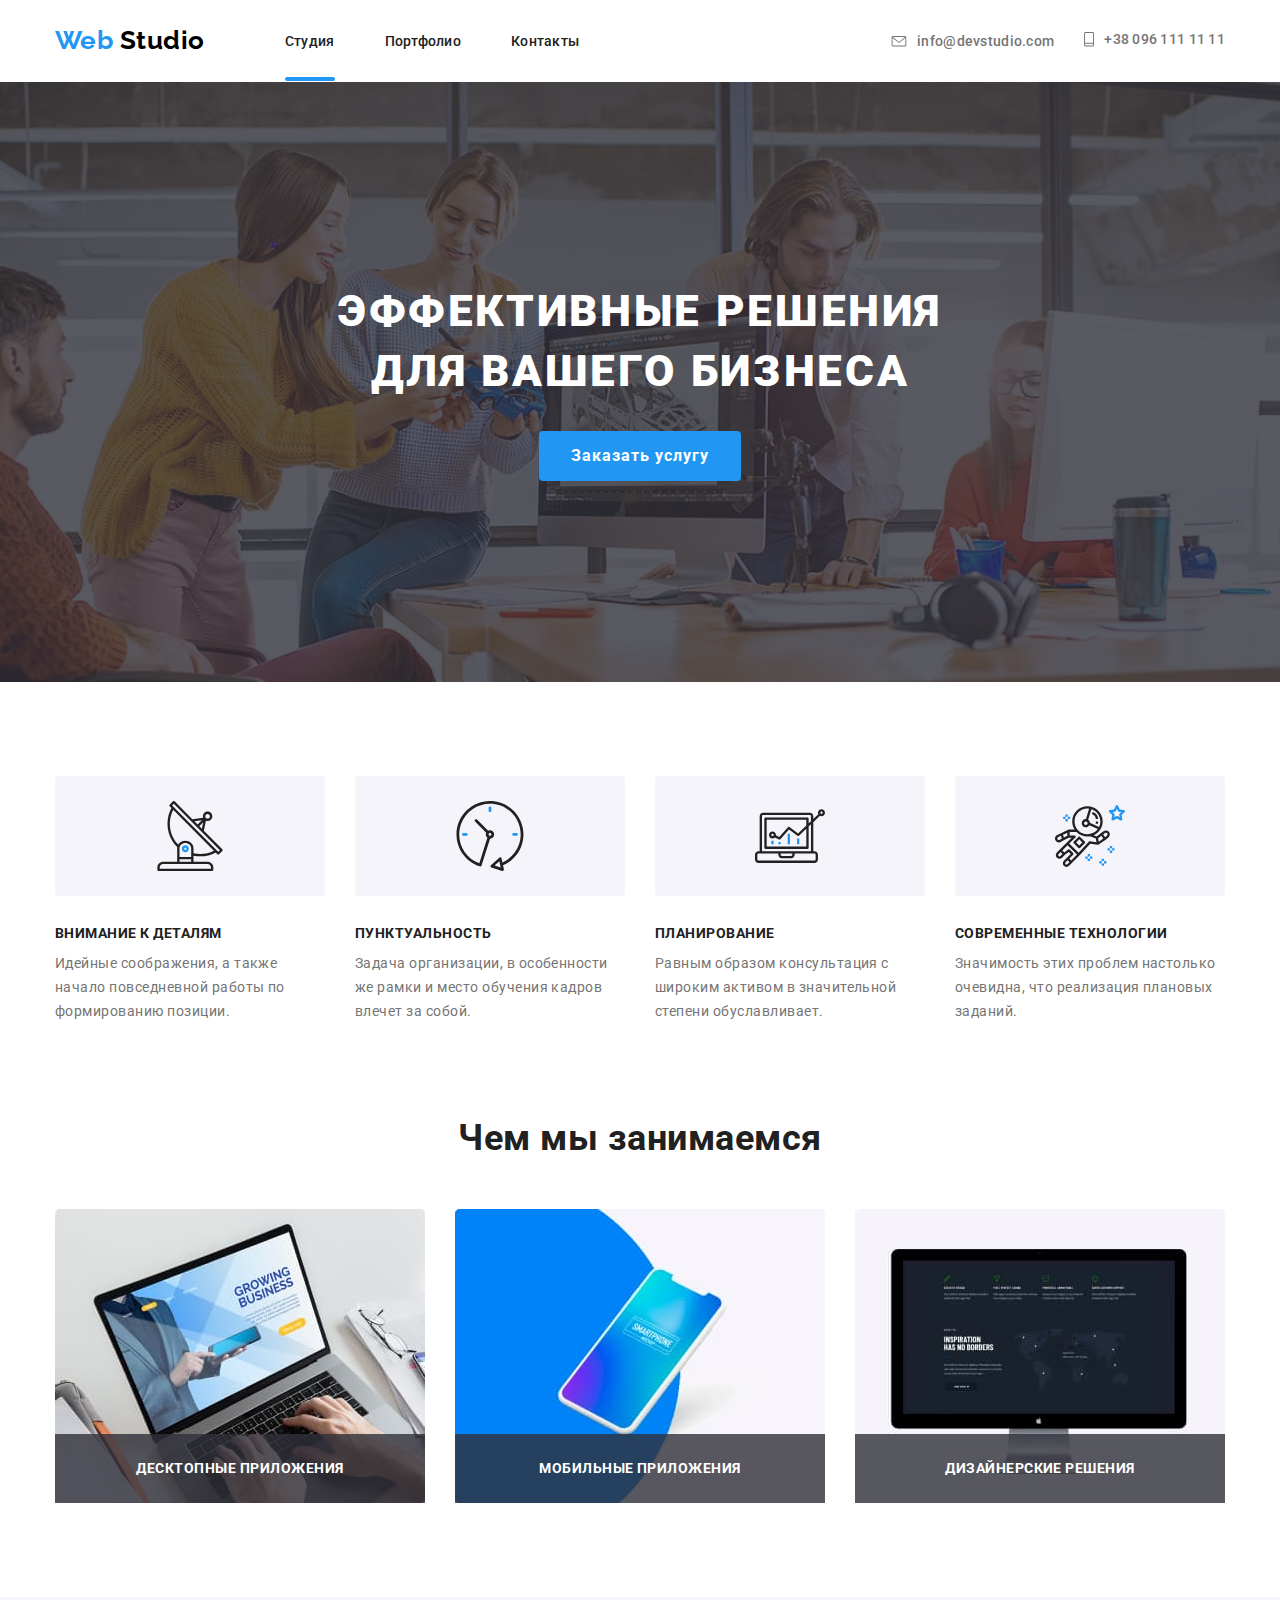
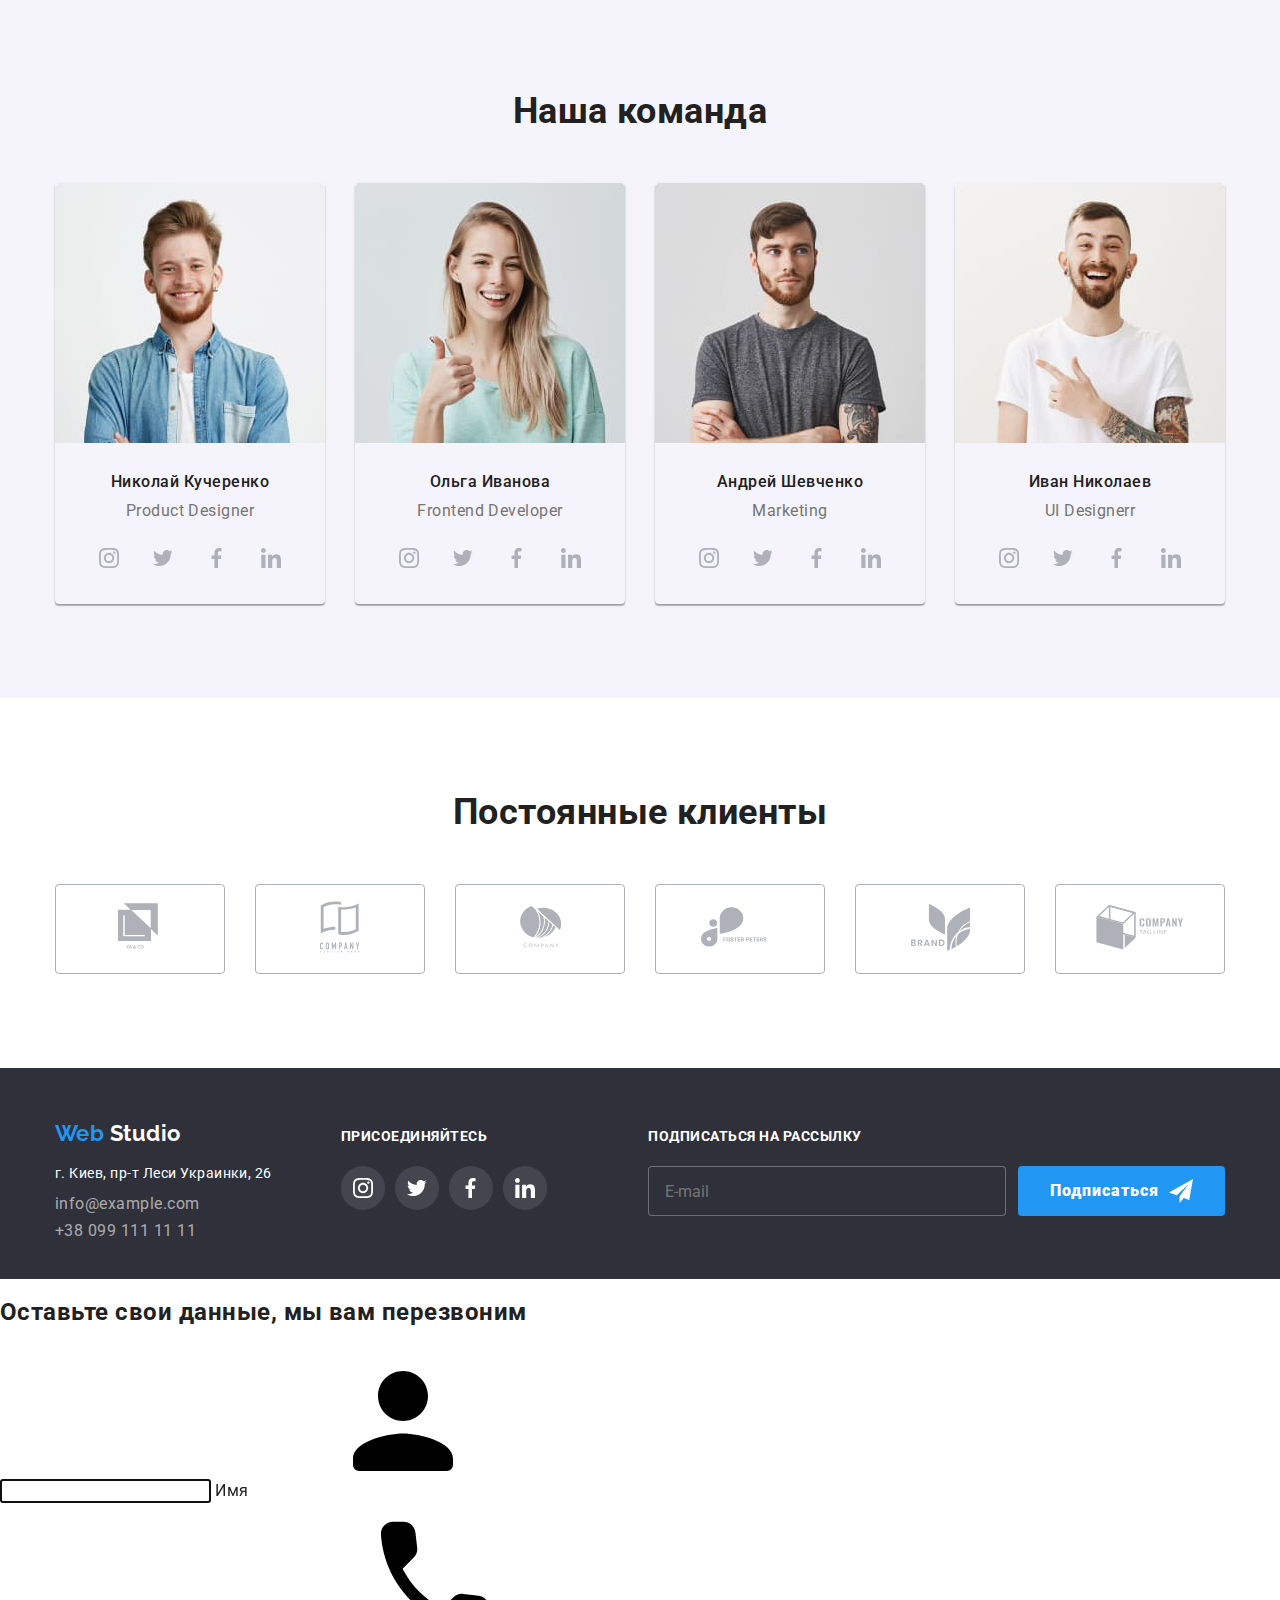
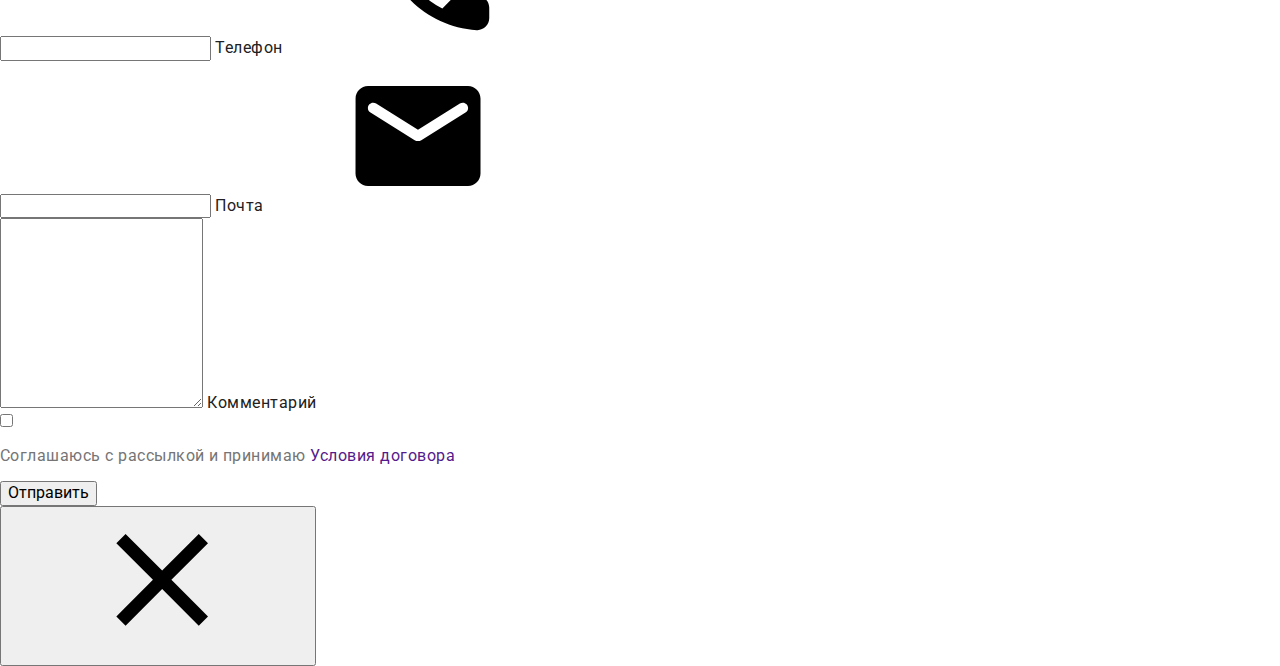
==== commit 3e731eb8: "Создает стили в sass для секций клиентов и футера" ====
--- a/index.html
+++ b/index.html
@@ -305,7 +305,7 @@
   <footer>
     <div class="footer container">
       <div class="footer-contacts">
-        <a href="./index.html" class="logo-footer">Web <span>Studio</span></a>
+        <a href="./index.html" class="logo logo-footer">Web <span>Studio</span></a>
         <address>
           <a href="https://www.google.com/maps/place/%D0%B1%D1%83%D0%BB.+%D0%9B%D0%B5%D1%81%D0%B8+%D0%A3%D0%BA%D1%80%D0%B0%D0%B8%D0%BD%D0%BA%D0%B8,+26,+%D0%9A%D0%B8%D0%B5%D0%B2,+02000/@50.4265807,30.5361971,17z/data=!3m1!4b1!4m5!3m4!1s0x40d4cf0e033ecbe9:0x57a4dffefec77da0!8m2!3d50.4265807!4d30.5383858"
             class="address" target="_blank">г. Киев, пр-т Леси Украинки, 26</a><br />
--- a/css/main.min.css
+++ b/css/main.min.css
@@ -1,2 +1,2 @@
-body{font-family:Roboto, sans-serif;letter-spacing:0.03em;background-color:#fff;color:#212121}li{list-style:none}a{text-decoration:none;margin:0;padding:0}p{color:#757575}footer{background-color:#2f303a}section{padding-bottom:94px}.container{margin-left:auto;margin-right:auto;width:1200px;padding-left:15px;padding-right:15px}.section-title{font-weight:700;font-size:36px;line-height:1.16;text-align:center;margin-top:0;margin-bottom:50px}.visually-hidden{position:absolute;width:1px;height:1px;margin:-1px;border:0;padding:0;clip:rect(0 0 0 0);overflow:hidden}.button{display:inline-block;min-height:50px;min-width:200px;padding:10px 32px;border-radius:4px;border:none;text-align:center;font-weight:700;font-size:16px;line-height:1.87;letter-spacing:0.06em;color:#fff;background-color:#2196f3}.advantages .background,.team-link{display:-webkit-box;display:-ms-flexbox;display:flex;-webkit-box-pack:center;-ms-flex-pack:center;justify-content:center;-webkit-box-align:center;-ms-flex-align:center;align-items:center}.header{display:-webkit-box;display:-ms-flexbox;display:flex;-webkit-box-align:center;-ms-flex-align:center;align-items:center}.header-wrapper{border:1px solid #ececec}.header-nav{display:-webkit-box;display:-ms-flexbox;display:flex;-webkit-box-align:center;-ms-flex-align:center;align-items:center}.navigation{display:-webkit-box;display:-ms-flexbox;display:flex;padding:0;margin:0;margin-left:80px}.navigation .item+.item{margin-left:50px}.navigation .link{padding-top:32px;padding-bottom:32px;color:#212121;font-weight:500;font-size:14px;line-height:1.14;letter-spacing:0.02em;-webkit-transition:color 250ms cubic-bezier(0.4, 0, 0.2, 1);transition:color 250ms cubic-bezier(0.4, 0, 0.2, 1)}.navigation .link:hover,.navigation .link:focus{color:#2196f3}.current{color:#2196f3;position:relative}.current::after{content:"";position:absolute;bottom:0;left:0;background-color:#2196f3;width:100%;height:4px;border-radius:2px}.logo{color:#2196f3;font-family:Raleway,sans-serif;font-weight:700;font-size:26px;line-height:1.2}.logo>span{color:#000}.header-contacts{display:-webkit-box;display:-ms-flexbox;display:flex;-webkit-box-align:baseline;-ms-flex-align:baseline;align-items:baseline;margin:0;padding:0;margin-left:auto;-webkit-transition:color 250ms cubic-bezier(0.4, 0, 0.2, 1);transition:color 250ms cubic-bezier(0.4, 0, 0.2, 1)}.header-contacts .item+.item{margin-left:30px}.contacts{display:-webkit-box;display:-ms-flexbox;display:flex;-webkit-box-align:center;-ms-flex-align:center;align-items:center;padding-top:32px;padding-bottom:32px;color:#757575;font-weight:500;font-size:14px;line-height:1.14;letter-spacing:0.02em}.contacts:hover,.contacts:focus{color:#2196f3}.contacts.icon:hover,.contacts.icon:focus{--color4: $accentColor}.cover{width:16px;height:11px;margin-right:10px}.phone{width:10px;height:15px;margin-right:10px}.hero{text-align:center;max-width:1600px;height:600px;margin-left:auto;margin-right:auto;margin-bottom:94px;background-color:#2f303a;background-image:-webkit-gradient(linear, left top, left bottom, from(rgba(47,48,58,0.8)), to(rgba(47,48,58,0.8))),url(../img/Banner.jpg);background-image:linear-gradient(rgba(47,48,58,0.8), rgba(47,48,58,0.8)),url(../img/Banner.jpg);background-repeat:no-repeat;background-position:center;background-size:cover}.hero-title{margin-top:0;margin-bottom:30;padding-top:200px;color:#fff;font-weight:900;font-size:44px;line-height:1.36;letter-spacing:0.06em;text-transform:uppercase}.button{padding:10px 32px;font-weight:700;font-size:16px;line-height:1.87;letter-spacing:0.06em}.advantages{display:-webkit-box;display:-ms-flexbox;display:flex;padding:0;margin-top:0}.advantages .item+.item{margin-left:30px}.advantages .background{margin-bottom:30px;background:#f5f4fa;border-radius:4px;min-width:270px;min-height:120px}.advantages .img{display:block;width:70px;height:70px}.advantages .title{margin:0;margin-bottom:10px;font-weight:700;font-size:14px;line-height:1.14;text-transform:uppercase}.advantages .title-text{margin:0;font-size:14px;line-height:1.71}.activity{display:-webkit-box;display:-ms-flexbox;display:flex;padding:0;margin:0}.activity .item{position:relative}.activity .item+.item{margin-left:30px}.activity img{display:block;border-radius:4px;min-width:370px}.activity-title{position:absolute;bottom:0;left:0;margin:0;padding:27px 0;color:#fff;background-color:rgba(47,48,58,0.8);width:100%;font-weight:700;font-size:14px;line-height:1.14;text-transform:uppercase;text-align:center}.team-container{background-color:#f5f4fa}.team{margin-left:auto;margin-right:auto;width:1200px;padding-left:15px;padding-right:15px;padding-top:94px}.team-title{margin-bottom:50px;margin-left:auto;margin-right:auto}.people{display:-webkit-box;display:-ms-flexbox;display:flex;padding:0;margin-top:0;margin-bottom:0}.people .item{-webkit-box-shadow:0px 2px 1px rgba(0,0,0,0.2),0px 1px 1px rgba(0,0,0,0.14),0px 1px 3px rgba(0,0,0,0.12);box-shadow:0px 2px 1px rgba(0,0,0,0.2),0px 1px 1px rgba(0,0,0,0.14),0px 1px 3px rgba(0,0,0,0.12);border-radius:4px}.people .item+.item{margin-left:30px}.face{display:block;border-top-left-radius:4px;border-top-right-radius:4px;min-width:270px}.about-person{margin-left:auto;margin-right:auto;padding-bottom:24px;background-color:var(--primary-white-color);border-bottom-left-radius:4px;border-bottom-right-radius:4px}.about-person .name{margin-top:0;margin-bottom:10px;padding-top:30px;font-weight:500;font-size:16px;line-height:1.18;text-align:center}.about-person .profession{margin-top:0;margin-bottom:16px;font-weight:400;text-align:center}.about-person .social-network{display:-webkit-box;display:-ms-flexbox;display:flex;-webkit-box-pack:center;-ms-flex-pack:center;justify-content:center;padding:0;margin-left:auto;margin-right:auto;width:207px;height:44px}.social-network .item{-webkit-box-shadow:none;box-shadow:none}.social-network .item:hover .team-icon,.social-network .item:focus .team-icon{fill:#fff}.social-network .item+.item{margin-left:10px}.team-link{width:44px;height:44px;border-radius:50%;-webkit-transition:background-color 250ms cubic-bezier(0.4, 0, 0.2, 1);transition:background-color 250ms cubic-bezier(0.4, 0, 0.2, 1)}.team-link:hover,.team-link:focus{background-color:#2196f3;border-radius:50%;cursor:pointer}.team-icon{display:block;width:20px;height:20px;fill:#afb1b8;-webkit-transition:fill 250ms cubic-bezier(0.4, 0, 0.2, 1);transition:fill 250ms cubic-bezier(0.4, 0, 0.2, 1)}
+body{font-family:Roboto, sans-serif;letter-spacing:0.03em;background-color:#fff;color:#212121}li{list-style:none}a{text-decoration:none;margin:0;padding:0}p{color:#757575}section{padding-bottom:94px}.container{margin-left:auto;margin-right:auto;width:1200px;padding-left:15px;padding-right:15px}.section:last-child{padding-top:94px}.section-title{font-weight:700;font-size:36px;line-height:1.16;text-align:center;margin-top:0;margin-bottom:50px}.footer-title{margin-bottom:21px;color:#fff;font-weight:700;font-size:14px;line-height:1.14;text-transform:uppercase}.visually-hidden{position:absolute;width:1px;height:1px;margin:-1px;border:0;padding:0;clip:rect(0 0 0 0);overflow:hidden}.button,.button-footer{display:inline-block;min-height:50px;min-width:200px;border-radius:4px;border:none;color:#fff;background-color:#2196f3;text-align:center}.navigation,.header-contacts,.advantages,.activity,.people,.about-person .social-network,.customers,.social-networks,.footer-form{display:-webkit-box;display:-ms-flexbox;display:flex;padding:0;margin:0}.advantages .background,.team-link,.customers .item,.social-networks .link{display:-webkit-box;display:-ms-flexbox;display:flex;-webkit-box-pack:center;-ms-flex-pack:center;justify-content:center;-webkit-box-align:center;-ms-flex-align:center;align-items:center}.header{display:-webkit-box;display:-ms-flexbox;display:flex;-webkit-box-align:center;-ms-flex-align:center;align-items:center}.header-wrapper{border:1px solid #ececec}.header-nav{display:-webkit-box;display:-ms-flexbox;display:flex;-webkit-box-align:center;-ms-flex-align:center;align-items:center}.navigation{margin-left:80px}.navigation .item+.item{margin-left:50px}.navigation .link{padding-top:32px;padding-bottom:32px;color:#212121;font-weight:500;font-size:14px;line-height:1.14;letter-spacing:0.02em;-webkit-transition:color 250ms cubic-bezier(0.4, 0, 0.2, 1);transition:color 250ms cubic-bezier(0.4, 0, 0.2, 1)}.navigation .link:hover,.navigation .link:focus{color:#2196f3}.current{color:#2196f3;position:relative}.current::after{content:"";position:absolute;bottom:0;left:0;background-color:#2196f3;width:100%;height:4px;border-radius:2px}.logo{color:#2196f3;font-family:Raleway,sans-serif;font-weight:700;font-size:26px;line-height:1.2}.logo>span{color:#000}.header-contacts{-webkit-box-align:baseline;-ms-flex-align:baseline;align-items:baseline;margin-left:auto;-webkit-transition:color 250ms cubic-bezier(0.4, 0, 0.2, 1);transition:color 250ms cubic-bezier(0.4, 0, 0.2, 1)}.header-contacts .item+.item{margin-left:30px}.contacts{display:-webkit-box;display:-ms-flexbox;display:flex;-webkit-box-align:center;-ms-flex-align:center;align-items:center;padding-top:32px;padding-bottom:32px;color:#757575;font-weight:500;font-size:14px;line-height:1.14;letter-spacing:0.02em}.contacts:hover,.contacts:focus{color:#2196f3}.contacts.icon:hover,.contacts.icon:focus{--color4: $accentColor}.cover{width:16px;height:11px;margin-right:10px}.phone{width:10px;height:15px;margin-right:10px}.hero{text-align:center;max-width:1600px;height:600px;margin-left:auto;margin-right:auto;margin-bottom:94px;background-color:#2f303a;background-image:-webkit-gradient(linear, left top, left bottom, from(rgba(47,48,58,0.8)), to(rgba(47,48,58,0.8))),url(../img/Banner.jpg);background-image:linear-gradient(rgba(47,48,58,0.8), rgba(47,48,58,0.8)),url(../img/Banner.jpg);background-repeat:no-repeat;background-position:center;background-size:cover}.hero-title{margin-top:0;margin-bottom:30;padding-top:200px;color:#fff;font-weight:900;font-size:44px;line-height:1.36;letter-spacing:0.06em;text-transform:uppercase}.button{padding:10px 32px;font-weight:700;font-size:16px;line-height:1.87;letter-spacing:0.06em}.advantages .item+.item{margin-left:30px}.advantages .background{margin-bottom:30px;background:#f5f4fa;border-radius:4px;min-width:270px;min-height:120px}.advantages .img{display:block;width:70px;height:70px}.advantages .title{margin:0;margin-bottom:10px;font-weight:700;font-size:14px;line-height:1.14;text-transform:uppercase}.advantages .title-text{margin:0;font-size:14px;line-height:1.71}.activity .item{position:relative}.activity .item+.item{margin-left:30px}.activity img{display:block;border-radius:4px;min-width:370px}.activity-title{position:absolute;bottom:0;left:0;margin:0;padding:27px 0;color:#fff;background-color:rgba(47,48,58,0.8);width:100%;font-weight:700;font-size:14px;line-height:1.14;text-transform:uppercase;text-align:center}.team-container{background-color:#f5f4fa}.team{margin-left:auto;margin-right:auto;width:1200px;padding-left:15px;padding-right:15px;padding-top:94px}.team-title{margin-bottom:50px;margin-left:auto;margin-right:auto}.people{margin-bottom:0}.people .item{-webkit-box-shadow:0px 2px 1px rgba(0,0,0,0.2),0px 1px 1px rgba(0,0,0,0.14),0px 1px 3px rgba(0,0,0,0.12);box-shadow:0px 2px 1px rgba(0,0,0,0.2),0px 1px 1px rgba(0,0,0,0.14),0px 1px 3px rgba(0,0,0,0.12);border-radius:4px}.people .item+.item{margin-left:30px}.face{display:block;border-top-left-radius:4px;border-top-right-radius:4px;min-width:270px}.about-person{margin-left:auto;margin-right:auto;padding-bottom:24px;background-color:var(--primary-white-color);border-bottom-left-radius:4px;border-bottom-right-radius:4px}.about-person .name{margin-top:0;margin-bottom:10px;padding-top:30px;font-weight:500;font-size:16px;line-height:1.18;text-align:center}.about-person .profession{margin-top:0;margin-bottom:16px;font-weight:400;text-align:center}.about-person .social-network{-webkit-box-pack:center;-ms-flex-pack:center;justify-content:center;margin-left:auto;margin-right:auto;width:207px;height:44px}.social-network .item{-webkit-box-shadow:none;box-shadow:none}.social-network .item:hover .team-icon,.social-network .item:focus .team-icon{fill:#fff}.social-network .item+.item{margin-left:10px}.team-link{width:44px;height:44px;border-radius:50%;-webkit-transition:background-color 250ms cubic-bezier(0.4, 0, 0.2, 1);transition:background-color 250ms cubic-bezier(0.4, 0, 0.2, 1)}.team-link:hover,.team-link:focus{background-color:#2196f3;border-radius:50%;cursor:pointer}.team-icon{display:block;width:20px;height:20px;fill:#afb1b8;-webkit-transition:fill 250ms cubic-bezier(0.4, 0, 0.2, 1);transition:fill 250ms cubic-bezier(0.4, 0, 0.2, 1)}.customers .item+.item{margin-left:30px}.customers .item{border:1px solid #afb1b8;border-radius:4px;width:170px;height:90px;-webkit-transition:border 250ms cubic-bezier(0.4, 0, 0.2, 1);transition:border 250ms cubic-bezier(0.4, 0, 0.2, 1)}.customers .item:hover,.customers .item:focus{border:1px solid #2196f3}.customers .item:hover .icon,.customers .item:focus .icon{color:#2196f3}.customers .icon{color:#afb1b8;-webkit-transition:color 250ms cubic-bezier(0.4, 0, 0.2, 1);transition:color 250ms cubic-bezier(0.4, 0, 0.2, 1)}.company1{width:44px;height:49px}.company2{width:40px;height:52px}.company3{width:41px;height:42px}.company4{width:79px;height:42px}.company5{width:59px;height:47px}.company6{width:88px;height:45px}footer{background-color:#2f303a}footer a{display:inline-block}.footer{display:-webkit-box;display:-ms-flexbox;display:flex;-webkit-box-align:baseline;-ms-flex-align:baseline;align-items:baseline;padding-top:48px;padding-bottom:28px}.footer-contacts{margin-right:69px;background-color:#2f303a;color:rgba(255,255,255,0.6);margin-left:0}.footer-contacts a{margin-bottom:10px}.logo-footer{font-size:22px;line-height:1.63}.logo-footer>span{color:#fff}.footer-contacts .address{margin-bottom:9px;color:#fff;font-style:normal;font-weight:400;font-size:14px;line-height:1.7}.footer-contacts .link{font-style:normal;color:rgba(255,255,255,0.6)}.footer-contacts .mail{margin-bottom:9px}.follow-us{margin-right:94px}.social-networks .item+.item{margin-left:10px}.social-networks .link{width:44px;height:44px;background-color:rgba(255,255,255,0.1);border-radius:50%;-webkit-transition:background-color 250ms cubic-bezier(0.4, 0, 0.2, 1);transition:background-color 250ms cubic-bezier(0.4, 0, 0.2, 1)}.social-networks .link:hover,.social-networks .link:focus{background-color:#2196f3;cursor:pointer}.footer-icon{width:20px;height:20px;fill:#fff}.subscribe{margin-left:auto}.e-mail-label{color:rgba(255,255,255,0.6);font-weight:400;font-size:16px;line-height:1.25}.email-input{width:358px;height:50px;padding-top:15px;padding-bottom:15px;padding-left:16px;margin-right:12px;background-color:#2f303a;color:rgba(255,255,255,0.6);outline:none;border:1px solid rgba(255,255,255,0.3);border-radius:4px}.button-footer{display:-webkit-box;display:-ms-flexbox;display:flex;-webkit-box-align:center;-ms-flex-align:center;align-items:center;padding:10px 32px;font-weight:900;font-size:16px;line-height:1.87;letter-spacing:0.06em;cursor:pointer}.plane{width:24px;height:24px;margin-left:10px}
 /*# sourceMappingURL=main.min.css.map */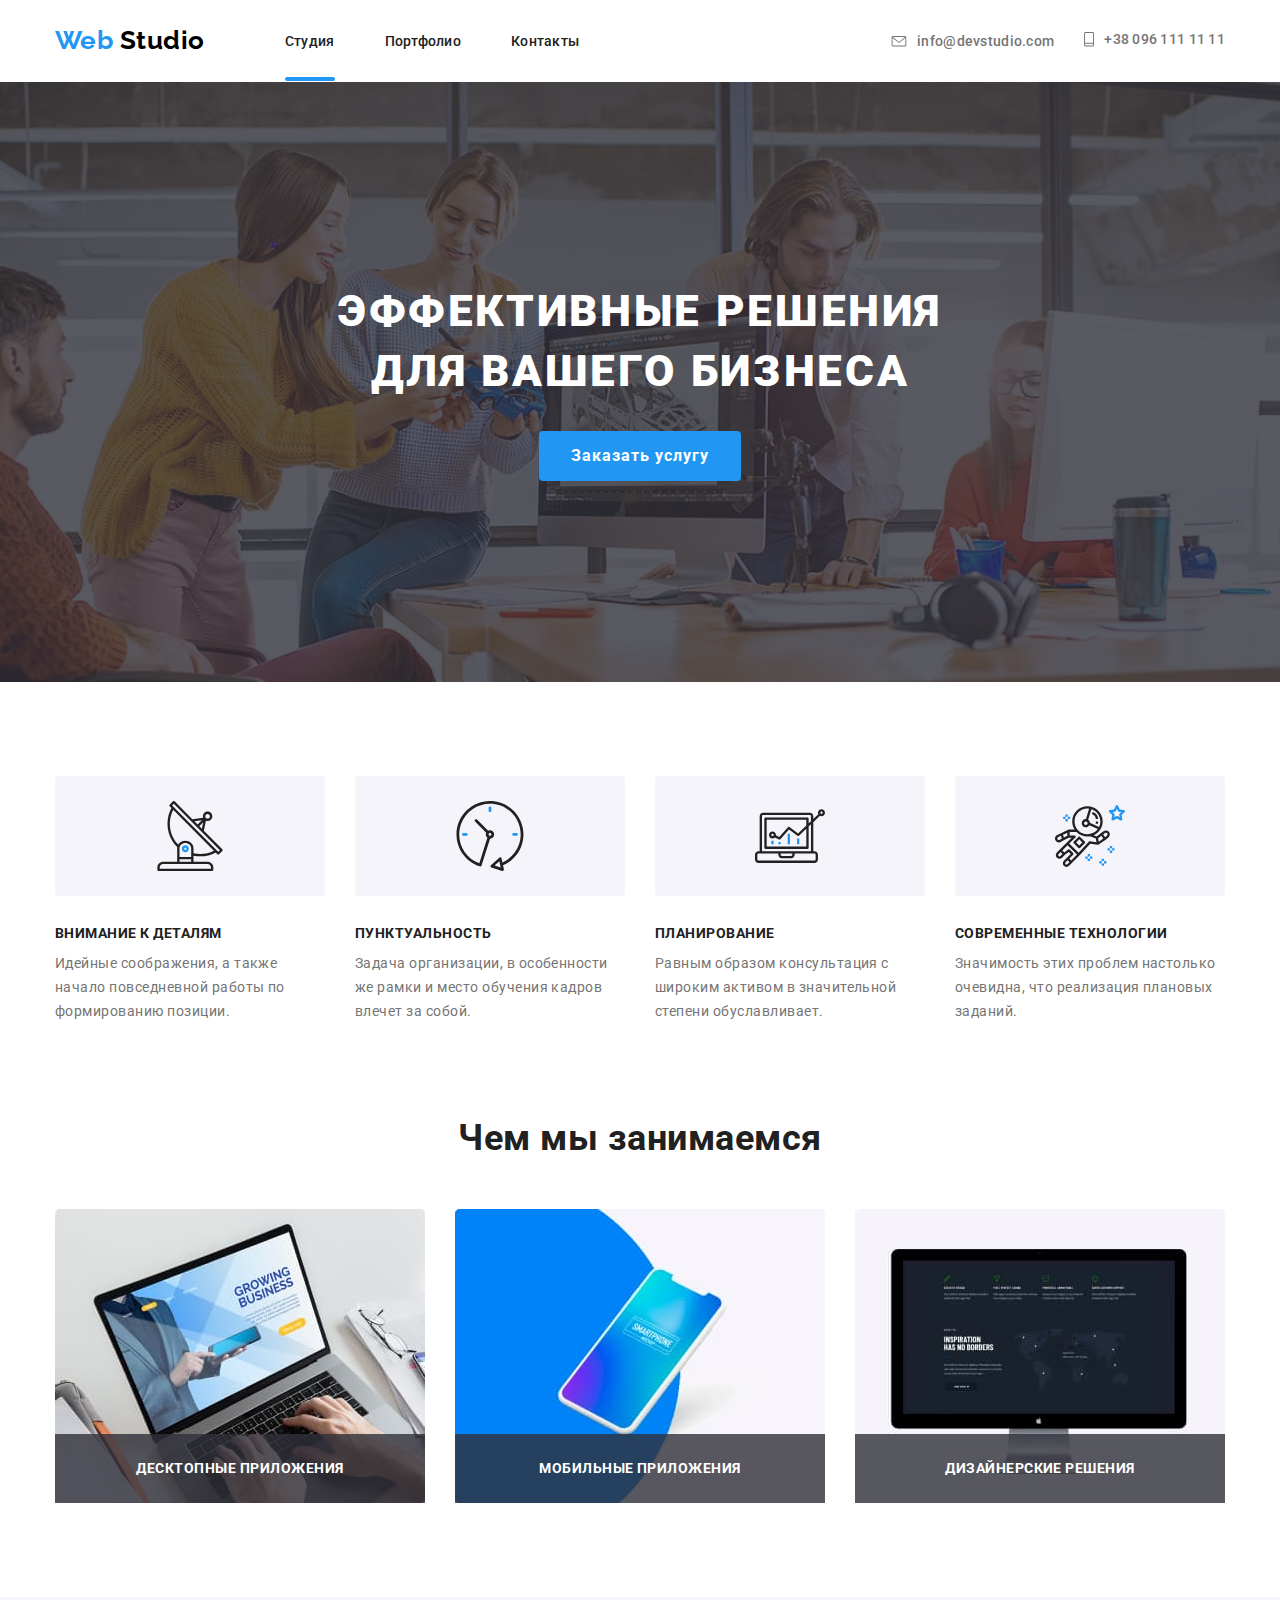
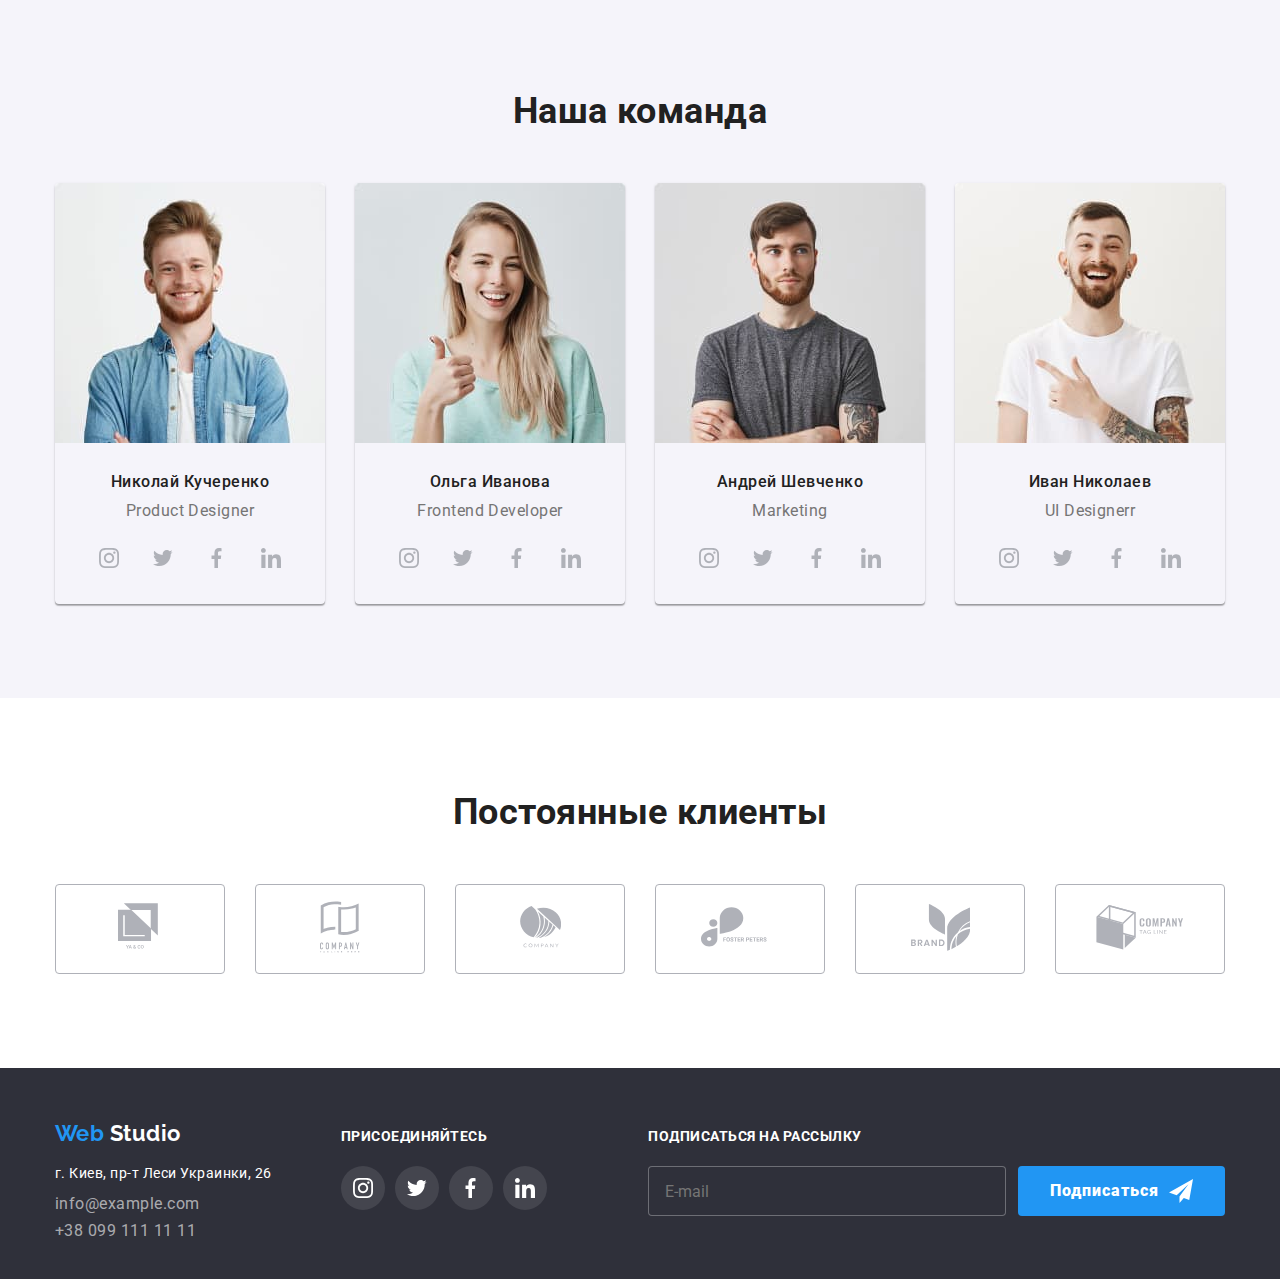
==== commit ce874f33: "Заменяет в html css файлы на минифицированный, скомпилированнный с помощью sass, создает sass для по" ====
--- a/index.html
+++ b/index.html
@@ -9,7 +9,6 @@
     rel="stylesheet" />
   <link rel="stylesheet"
     href="https://cdnjs.cloudflare.com/ajax/libs/modern-normalize/0.6.0/modern-normalize.min.css" />
-  <!-- <link rel="stylesheet" href="./css/styles.css" /> -->
   <link rel="stylesheet" href="./css/main.min.css" />
 </head>
 
--- a/css/main.min.css
+++ b/css/main.min.css
@@ -1,2 +1,2 @@
-body{font-family:Roboto, sans-serif;letter-spacing:0.03em;background-color:#fff;color:#212121}li{list-style:none}a{text-decoration:none;margin:0;padding:0}p{color:#757575}section{padding-bottom:94px}.container{margin-left:auto;margin-right:auto;width:1200px;padding-left:15px;padding-right:15px}.section:last-child{padding-top:94px}.section-title{font-weight:700;font-size:36px;line-height:1.16;text-align:center;margin-top:0;margin-bottom:50px}.footer-title{margin-bottom:21px;color:#fff;font-weight:700;font-size:14px;line-height:1.14;text-transform:uppercase}.visually-hidden{position:absolute;width:1px;height:1px;margin:-1px;border:0;padding:0;clip:rect(0 0 0 0);overflow:hidden}.button,.button-footer{display:inline-block;min-height:50px;min-width:200px;border-radius:4px;border:none;color:#fff;background-color:#2196f3;text-align:center}.navigation,.header-contacts,.advantages,.activity,.people,.about-person .social-network,.customers,.social-networks,.footer-form{display:-webkit-box;display:-ms-flexbox;display:flex;padding:0;margin:0}.advantages .background,.team-link,.customers .item,.social-networks .link{display:-webkit-box;display:-ms-flexbox;display:flex;-webkit-box-pack:center;-ms-flex-pack:center;justify-content:center;-webkit-box-align:center;-ms-flex-align:center;align-items:center}.header{display:-webkit-box;display:-ms-flexbox;display:flex;-webkit-box-align:center;-ms-flex-align:center;align-items:center}.header-wrapper{border:1px solid #ececec}.header-nav{display:-webkit-box;display:-ms-flexbox;display:flex;-webkit-box-align:center;-ms-flex-align:center;align-items:center}.navigation{margin-left:80px}.navigation .item+.item{margin-left:50px}.navigation .link{padding-top:32px;padding-bottom:32px;color:#212121;font-weight:500;font-size:14px;line-height:1.14;letter-spacing:0.02em;-webkit-transition:color 250ms cubic-bezier(0.4, 0, 0.2, 1);transition:color 250ms cubic-bezier(0.4, 0, 0.2, 1)}.navigation .link:hover,.navigation .link:focus{color:#2196f3}.current{color:#2196f3;position:relative}.current::after{content:"";position:absolute;bottom:0;left:0;background-color:#2196f3;width:100%;height:4px;border-radius:2px}.logo{color:#2196f3;font-family:Raleway,sans-serif;font-weight:700;font-size:26px;line-height:1.2}.logo>span{color:#000}.header-contacts{-webkit-box-align:baseline;-ms-flex-align:baseline;align-items:baseline;margin-left:auto;-webkit-transition:color 250ms cubic-bezier(0.4, 0, 0.2, 1);transition:color 250ms cubic-bezier(0.4, 0, 0.2, 1)}.header-contacts .item+.item{margin-left:30px}.contacts{display:-webkit-box;display:-ms-flexbox;display:flex;-webkit-box-align:center;-ms-flex-align:center;align-items:center;padding-top:32px;padding-bottom:32px;color:#757575;font-weight:500;font-size:14px;line-height:1.14;letter-spacing:0.02em}.contacts:hover,.contacts:focus{color:#2196f3}.contacts.icon:hover,.contacts.icon:focus{--color4: $accentColor}.cover{width:16px;height:11px;margin-right:10px}.phone{width:10px;height:15px;margin-right:10px}.hero{text-align:center;max-width:1600px;height:600px;margin-left:auto;margin-right:auto;margin-bottom:94px;background-color:#2f303a;background-image:-webkit-gradient(linear, left top, left bottom, from(rgba(47,48,58,0.8)), to(rgba(47,48,58,0.8))),url(../img/Banner.jpg);background-image:linear-gradient(rgba(47,48,58,0.8), rgba(47,48,58,0.8)),url(../img/Banner.jpg);background-repeat:no-repeat;background-position:center;background-size:cover}.hero-title{margin-top:0;margin-bottom:30;padding-top:200px;color:#fff;font-weight:900;font-size:44px;line-height:1.36;letter-spacing:0.06em;text-transform:uppercase}.button{padding:10px 32px;font-weight:700;font-size:16px;line-height:1.87;letter-spacing:0.06em}.advantages .item+.item{margin-left:30px}.advantages .background{margin-bottom:30px;background:#f5f4fa;border-radius:4px;min-width:270px;min-height:120px}.advantages .img{display:block;width:70px;height:70px}.advantages .title{margin:0;margin-bottom:10px;font-weight:700;font-size:14px;line-height:1.14;text-transform:uppercase}.advantages .title-text{margin:0;font-size:14px;line-height:1.71}.activity .item{position:relative}.activity .item+.item{margin-left:30px}.activity img{display:block;border-radius:4px;min-width:370px}.activity-title{position:absolute;bottom:0;left:0;margin:0;padding:27px 0;color:#fff;background-color:rgba(47,48,58,0.8);width:100%;font-weight:700;font-size:14px;line-height:1.14;text-transform:uppercase;text-align:center}.team-container{background-color:#f5f4fa}.team{margin-left:auto;margin-right:auto;width:1200px;padding-left:15px;padding-right:15px;padding-top:94px}.team-title{margin-bottom:50px;margin-left:auto;margin-right:auto}.people{margin-bottom:0}.people .item{-webkit-box-shadow:0px 2px 1px rgba(0,0,0,0.2),0px 1px 1px rgba(0,0,0,0.14),0px 1px 3px rgba(0,0,0,0.12);box-shadow:0px 2px 1px rgba(0,0,0,0.2),0px 1px 1px rgba(0,0,0,0.14),0px 1px 3px rgba(0,0,0,0.12);border-radius:4px}.people .item+.item{margin-left:30px}.face{display:block;border-top-left-radius:4px;border-top-right-radius:4px;min-width:270px}.about-person{margin-left:auto;margin-right:auto;padding-bottom:24px;background-color:var(--primary-white-color);border-bottom-left-radius:4px;border-bottom-right-radius:4px}.about-person .name{margin-top:0;margin-bottom:10px;padding-top:30px;font-weight:500;font-size:16px;line-height:1.18;text-align:center}.about-person .profession{margin-top:0;margin-bottom:16px;font-weight:400;text-align:center}.about-person .social-network{-webkit-box-pack:center;-ms-flex-pack:center;justify-content:center;margin-left:auto;margin-right:auto;width:207px;height:44px}.social-network .item{-webkit-box-shadow:none;box-shadow:none}.social-network .item:hover .team-icon,.social-network .item:focus .team-icon{fill:#fff}.social-network .item+.item{margin-left:10px}.team-link{width:44px;height:44px;border-radius:50%;-webkit-transition:background-color 250ms cubic-bezier(0.4, 0, 0.2, 1);transition:background-color 250ms cubic-bezier(0.4, 0, 0.2, 1)}.team-link:hover,.team-link:focus{background-color:#2196f3;border-radius:50%;cursor:pointer}.team-icon{display:block;width:20px;height:20px;fill:#afb1b8;-webkit-transition:fill 250ms cubic-bezier(0.4, 0, 0.2, 1);transition:fill 250ms cubic-bezier(0.4, 0, 0.2, 1)}.customers .item+.item{margin-left:30px}.customers .item{border:1px solid #afb1b8;border-radius:4px;width:170px;height:90px;-webkit-transition:border 250ms cubic-bezier(0.4, 0, 0.2, 1);transition:border 250ms cubic-bezier(0.4, 0, 0.2, 1)}.customers .item:hover,.customers .item:focus{border:1px solid #2196f3}.customers .item:hover .icon,.customers .item:focus .icon{color:#2196f3}.customers .icon{color:#afb1b8;-webkit-transition:color 250ms cubic-bezier(0.4, 0, 0.2, 1);transition:color 250ms cubic-bezier(0.4, 0, 0.2, 1)}.company1{width:44px;height:49px}.company2{width:40px;height:52px}.company3{width:41px;height:42px}.company4{width:79px;height:42px}.company5{width:59px;height:47px}.company6{width:88px;height:45px}footer{background-color:#2f303a}footer a{display:inline-block}.footer{display:-webkit-box;display:-ms-flexbox;display:flex;-webkit-box-align:baseline;-ms-flex-align:baseline;align-items:baseline;padding-top:48px;padding-bottom:28px}.footer-contacts{margin-right:69px;background-color:#2f303a;color:rgba(255,255,255,0.6);margin-left:0}.footer-contacts a{margin-bottom:10px}.logo-footer{font-size:22px;line-height:1.63}.logo-footer>span{color:#fff}.footer-contacts .address{margin-bottom:9px;color:#fff;font-style:normal;font-weight:400;font-size:14px;line-height:1.7}.footer-contacts .link{font-style:normal;color:rgba(255,255,255,0.6)}.footer-contacts .mail{margin-bottom:9px}.follow-us{margin-right:94px}.social-networks .item+.item{margin-left:10px}.social-networks .link{width:44px;height:44px;background-color:rgba(255,255,255,0.1);border-radius:50%;-webkit-transition:background-color 250ms cubic-bezier(0.4, 0, 0.2, 1);transition:background-color 250ms cubic-bezier(0.4, 0, 0.2, 1)}.social-networks .link:hover,.social-networks .link:focus{background-color:#2196f3;cursor:pointer}.footer-icon{width:20px;height:20px;fill:#fff}.subscribe{margin-left:auto}.e-mail-label{color:rgba(255,255,255,0.6);font-weight:400;font-size:16px;line-height:1.25}.email-input{width:358px;height:50px;padding-top:15px;padding-bottom:15px;padding-left:16px;margin-right:12px;background-color:#2f303a;color:rgba(255,255,255,0.6);outline:none;border:1px solid rgba(255,255,255,0.3);border-radius:4px}.button-footer{display:-webkit-box;display:-ms-flexbox;display:flex;-webkit-box-align:center;-ms-flex-align:center;align-items:center;padding:10px 32px;font-weight:900;font-size:16px;line-height:1.87;letter-spacing:0.06em;cursor:pointer}.plane{width:24px;height:24px;margin-left:10px}
+body{font-family:Roboto, sans-serif;letter-spacing:0.03em;background-color:#fff;color:#212121}li{list-style:none}a{text-decoration:none;margin:0;padding:0}p{color:#757575}section{padding-bottom:94px}.container{margin-left:auto;margin-right:auto;width:1200px;padding-left:15px;padding-right:15px}.section:last-child{padding-top:94px}.section-title{font-weight:700;font-size:36px;line-height:1.16;text-align:center;margin-top:0;margin-bottom:50px}.footer-title{margin-bottom:21px;color:#fff;font-weight:700;font-size:14px;line-height:1.14;text-transform:uppercase}.visually-hidden{position:absolute;width:1px;height:1px;margin:-1px;border:0;padding:0;clip:rect(0 0 0 0);overflow:hidden}.button,.button-footer,.button-modal{display:inline-block;min-height:50px;min-width:200px;border-radius:4px;border:none;color:#fff;background-color:#2196f3;text-align:center;cursor:pointer}.navigation,.header-contacts,.advantages,.activity,.people,.about-person .social-network,.customers,.social-networks,.footer-form{display:-webkit-box;display:-ms-flexbox;display:flex;padding:0;margin:0}.advantages .background,.team-link,.customers .item,.social-networks .link,.checkbox-label{display:-webkit-box;display:-ms-flexbox;display:flex;-webkit-box-pack:center;-ms-flex-pack:center;justify-content:center;-webkit-box-align:center;-ms-flex-align:center;align-items:center}.backdrop.is-hidden{opacity:0;pointer-events:none;visibility:hidden;-webkit-transform:translate(-50%, -50%) scale(0);transform:translate(-50%, -50%) scale(0)}.header{display:-webkit-box;display:-ms-flexbox;display:flex;-webkit-box-align:center;-ms-flex-align:center;align-items:center}.header-wrapper{border:1px solid #ececec}.header-nav{display:-webkit-box;display:-ms-flexbox;display:flex;-webkit-box-align:center;-ms-flex-align:center;align-items:center}.navigation{margin-left:80px}.navigation .item+.item{margin-left:50px}.navigation .link{padding-top:32px;padding-bottom:32px;color:#212121;font-weight:500;font-size:14px;line-height:1.14;letter-spacing:0.02em;-webkit-transition:color 250ms cubic-bezier(0.4, 0, 0.2, 1);transition:color 250ms cubic-bezier(0.4, 0, 0.2, 1)}.navigation .link:hover,.navigation .link:focus{color:#2196f3}.current{color:#2196f3;position:relative}.current::after{content:"";position:absolute;bottom:0;left:0;background-color:#2196f3;width:100%;height:4px;border-radius:2px}.logo{color:#2196f3;font-family:Raleway,sans-serif;font-weight:700;font-size:26px;line-height:1.2}.logo>span{color:#000}.header-contacts{-webkit-box-align:baseline;-ms-flex-align:baseline;align-items:baseline;margin-left:auto;-webkit-transition:color 250ms cubic-bezier(0.4, 0, 0.2, 1);transition:color 250ms cubic-bezier(0.4, 0, 0.2, 1)}.header-contacts .item+.item{margin-left:30px}.contacts{display:-webkit-box;display:-ms-flexbox;display:flex;-webkit-box-align:center;-ms-flex-align:center;align-items:center;padding-top:32px;padding-bottom:32px;color:#757575;font-weight:500;font-size:14px;line-height:1.14;letter-spacing:0.02em}.contacts:hover,.contacts:focus{color:#2196f3}.contacts.icon:hover,.contacts.icon:focus{--color4: $accentColor}.cover{width:16px;height:11px;margin-right:10px}.phone{width:10px;height:15px;margin-right:10px}.hero{text-align:center;max-width:1600px;height:600px;margin-left:auto;margin-right:auto;margin-bottom:94px;background-color:#2f303a;background-image:-webkit-gradient(linear, left top, left bottom, from(rgba(47,48,58,0.8)), to(rgba(47,48,58,0.8))),url(../img/Banner.jpg);background-image:linear-gradient(rgba(47,48,58,0.8), rgba(47,48,58,0.8)),url(../img/Banner.jpg);background-repeat:no-repeat;background-position:center;background-size:cover}.hero-title{margin-top:0;margin-bottom:30;padding-top:200px;color:#fff;font-weight:900;font-size:44px;line-height:1.36;letter-spacing:0.06em;text-transform:uppercase}.button{padding:10px 32px;font-weight:700;font-size:16px;line-height:1.87;letter-spacing:0.06em}.advantages .item+.item{margin-left:30px}.advantages .background{margin-bottom:30px;background:#f5f4fa;border-radius:4px;min-width:270px;min-height:120px}.advantages .img{display:block;width:70px;height:70px}.advantages .title{margin:0;margin-bottom:10px;font-weight:700;font-size:14px;line-height:1.14;text-transform:uppercase}.advantages .title-text{margin:0;font-size:14px;line-height:1.71}.activity .item{position:relative}.activity .item+.item{margin-left:30px}.activity img{display:block;border-radius:4px;min-width:370px}.activity-title{position:absolute;bottom:0;left:0;margin:0;padding:27px 0;color:#fff;background-color:rgba(47,48,58,0.8);width:100%;font-weight:700;font-size:14px;line-height:1.14;text-transform:uppercase;text-align:center}.team-container{background-color:#f5f4fa}.team{margin-left:auto;margin-right:auto;width:1200px;padding-left:15px;padding-right:15px;padding-top:94px}.team-title{margin-bottom:50px;margin-left:auto;margin-right:auto}.people{margin-bottom:0}.people .item{-webkit-box-shadow:0px 2px 1px rgba(0,0,0,0.2),0px 1px 1px rgba(0,0,0,0.14),0px 1px 3px rgba(0,0,0,0.12);box-shadow:0px 2px 1px rgba(0,0,0,0.2),0px 1px 1px rgba(0,0,0,0.14),0px 1px 3px rgba(0,0,0,0.12);border-radius:4px}.people .item+.item{margin-left:30px}.face{display:block;border-top-left-radius:4px;border-top-right-radius:4px;min-width:270px}.about-person{margin-left:auto;margin-right:auto;padding-bottom:24px;background-color:var(--primary-white-color);border-bottom-left-radius:4px;border-bottom-right-radius:4px}.about-person .name{margin-top:0;margin-bottom:10px;padding-top:30px;font-weight:500;font-size:16px;line-height:1.18;text-align:center}.about-person .profession{margin-top:0;margin-bottom:16px;font-weight:400;text-align:center}.about-person .social-network{-webkit-box-pack:center;-ms-flex-pack:center;justify-content:center;margin-left:auto;margin-right:auto;width:207px;height:44px}.social-network .item{-webkit-box-shadow:none;box-shadow:none}.social-network .item:hover .team-icon,.social-network .item:focus .team-icon{fill:#fff}.social-network .item+.item{margin-left:10px}.team-link{width:44px;height:44px;border-radius:50%;-webkit-transition:background-color 250ms cubic-bezier(0.4, 0, 0.2, 1);transition:background-color 250ms cubic-bezier(0.4, 0, 0.2, 1)}.team-link:hover,.team-link:focus{background-color:#2196f3;border-radius:50%;cursor:pointer}.team-icon{display:block;width:20px;height:20px;fill:#afb1b8;-webkit-transition:fill 250ms cubic-bezier(0.4, 0, 0.2, 1);transition:fill 250ms cubic-bezier(0.4, 0, 0.2, 1)}.customers .item+.item{margin-left:30px}.customers .item{border:1px solid #afb1b8;border-radius:4px;width:170px;height:90px;-webkit-transition:border 250ms cubic-bezier(0.4, 0, 0.2, 1);transition:border 250ms cubic-bezier(0.4, 0, 0.2, 1)}.customers .item:hover,.customers .item:focus{border:1px solid #2196f3}.customers .item:hover .icon,.customers .item:focus .icon{color:#2196f3}.customers .icon{color:#afb1b8;-webkit-transition:color 250ms cubic-bezier(0.4, 0, 0.2, 1);transition:color 250ms cubic-bezier(0.4, 0, 0.2, 1)}.company1{width:44px;height:49px}.company2{width:40px;height:52px}.company3{width:41px;height:42px}.company4{width:79px;height:42px}.company5{width:59px;height:47px}.company6{width:88px;height:45px}footer{background-color:#2f303a}footer a{display:inline-block}.footer{display:-webkit-box;display:-ms-flexbox;display:flex;-webkit-box-align:baseline;-ms-flex-align:baseline;align-items:baseline;padding-top:48px;padding-bottom:28px}.footer-contacts{margin-right:69px;background-color:#2f303a;color:rgba(255,255,255,0.6);margin-left:0}.footer-contacts a{margin-bottom:10px}.logo-footer{font-size:22px;line-height:1.63}.logo-footer>span{color:#fff}.footer-contacts .address{margin-bottom:9px;color:#fff;font-style:normal;font-weight:400;font-size:14px;line-height:1.7}.footer-contacts .link{font-style:normal;color:rgba(255,255,255,0.6)}.footer-contacts .mail{margin-bottom:9px}.follow-us{margin-right:94px}.social-networks .item+.item{margin-left:10px}.social-networks .link{width:44px;height:44px;background-color:rgba(255,255,255,0.1);border-radius:50%;-webkit-transition:background-color 250ms cubic-bezier(0.4, 0, 0.2, 1);transition:background-color 250ms cubic-bezier(0.4, 0, 0.2, 1)}.social-networks .link:hover,.social-networks .link:focus{background-color:#2196f3;cursor:pointer}.footer-icon{width:20px;height:20px;fill:#fff}.subscribe{margin-left:auto}.e-mail-label{color:rgba(255,255,255,0.6);font-weight:400;font-size:16px;line-height:1.25}.email-input{width:358px;height:50px;padding-top:15px;padding-bottom:15px;padding-left:16px;margin-right:12px;background-color:#2f303a;color:rgba(255,255,255,0.6);outline:none;border:1px solid rgba(255,255,255,0.3);border-radius:4px}.button-footer{display:-webkit-box;display:-ms-flexbox;display:flex;-webkit-box-align:center;-ms-flex-align:center;align-items:center;padding:10px 32px;font-weight:900;font-size:16px;line-height:1.87;letter-spacing:0.06em}.plane{width:24px;height:24px;margin-left:10px}.backdrop{position:fixed;top:0;left:0;width:100%;height:100%;background:rgba(0,0,0,0.2);opacity:1;-webkit-transition:opacity 250ms cubic-bezier(0.4, 0, 0.2, 1);transition:opacity 250ms cubic-bezier(0.4, 0, 0.2, 1)}.modal{position:absolute;top:50%;left:50%;-webkit-transform:translate(-50%, -50%) scale(1);transform:translate(-50%, -50%) scale(1);-webkit-transition:-webkit-transform 250ms cubic-bezier(0.4, 0, 0.2, 1);transition:-webkit-transform 250ms cubic-bezier(0.4, 0, 0.2, 1);transition:transform 250ms cubic-bezier(0.4, 0, 0.2, 1);transition:transform 250ms cubic-bezier(0.4, 0, 0.2, 1), -webkit-transform 250ms cubic-bezier(0.4, 0, 0.2, 1);width:528px;height:581px;padding:40px;background-color:#fff;-webkit-box-shadow:0px 2px 1px rgba(0,0,0,0.2),0px 1px 1px rgba(0,0,0,0.14),0px 1px 3px rgba(0,0,0,0.12);box-shadow:0px 2px 1px rgba(0,0,0,0.2),0px 1px 1px rgba(0,0,0,0.14),0px 1px 3px rgba(0,0,0,0.12);border-radius:4px}.close{position:absolute;top:8px;right:8px;width:30px;height:30px;background-color:#fff;border-radius:50%;border:none;-webkit-box-shadow:0px 2px 1px rgba(0,0,0,0.2),0px 1px 1px rgba(0,0,0,0.14),0px 1px 3px rgba(0,0,0,0.12);box-shadow:0px 2px 1px rgba(0,0,0,0.2),0px 1px 1px rgba(0,0,0,0.14),0px 1px 3px rgba(0,0,0,0.12);-webkit-transition:fill 250ms cubic-bezier(0.4, 0, 0.2, 1);transition:fill 250ms cubic-bezier(0.4, 0, 0.2, 1);cursor:pointer}.close:hover .icon-close,.close:focus .icon-close{fill:#2196f3}.icon-close{position:absolute;top:50%;left:50%;-webkit-transform:translate(-50%, -50%);transform:translate(-50%, -50%);width:18px;height:18px;fill:#000}.modal-title{margin-top:0;margin-bottom:30px;color:#212121;font-weight:700px;font-size:20px;line-height:1.15;text-align:center}.form{display:-webkit-box;display:-ms-flexbox;display:flex;-webkit-box-orient:vertical;-webkit-box-direction:normal;-ms-flex-direction:column;flex-direction:column;width:448px;margin-left:auto;margin-right:auto}.form-field{position:relative;margin-bottom:28px}.form-input{display:inline-block;padding-left:42px;width:448px;height:40px;border:1px solid rgba(33,33,33,0.2);border-radius:4px}.form-input:focus{border:1px solid #2196f3;outline:none}.form-input:focus+.form-label,.form-input:not(:placeholder-shown)+.form-label{color:#2196f3;-webkit-transform:translate(-26px, -40px);transform:translate(-26px, -40px)}.form-input:focus ~ .icon-form{fill:#2196f3}.form-label{position:absolute;top:50%;left:42px;-webkit-transform:translateY(-50%);transform:translateY(-50%);color:#757575;font-weight:400px;font-size:14px;line-height:1.14;letter-spacing:0.01em;-webkit-transition:-webkit-transform 250ms cubic-bezier(0.4, 0, 0.2, 1);transition:-webkit-transform 250ms cubic-bezier(0.4, 0, 0.2, 1);transition:transform 250ms cubic-bezier(0.4, 0, 0.2, 1);transition:transform 250ms cubic-bezier(0.4, 0, 0.2, 1), -webkit-transform 250ms cubic-bezier(0.4, 0, 0.2, 1)}.icon-form{position:absolute;top:50%;left:16px;-webkit-transform:translateY(-50%);transform:translateY(-50%);width:18px;height:18px;fill:#212121}.form-texterea{display:inline-block;width:448px;height:120px;border:1px solid rgba(33,33,33,0.2);border-radius:4px;resize:none}.form-texterea:focus{border:1px solid #2196f3;outline:none}.form-texterea:focus+.comment-label{color:#2196f3;-webkit-transform:translateY(-33px);transform:translateY(-33px)}.comment-label{position:absolute;top:12px;left:16px;font-weight:400px;font-size:14px;line-height:1.14;letter-spacing:0.01em;color:#757575}.button-modal{padding:10px 55px;margin-left:auto;margin-right:auto;-webkit-box-shadow:0px 4px 4px rgba(0,0,0,0.15);box-shadow:0px 4px 4px rgba(0,0,0,0.15);font-weight:700;font-size:16px;line-height:1.87;letter-spacing:0.06em}.checkbox-label{-webkit-box-orient:horizontal;-webkit-box-direction:normal;-ms-flex-direction:row;flex-direction:row;color:#757575;font-weight:400px;font-size:14px;line-height:1.71;margin-bottom:30px}.checkbox-label a{color:#2196f3;-webkit-text-decoration-line:underline;text-decoration-line:underline}.checkbox{position:absolute;margin:-1px;width:1px;height:1px;border:0;padding:0;clip:rect(0 0 0 0);overflow:hidden}.checkbox:checked+.checkbox-icon{background-color:#2196f3;border:2px solid #2196f3;border-radius:2px;background-origin:border-box;background-image:url(../img/check.svg);background-size:contain}.checkbox-icon{display:block;margin-left:0;margin-right:8px;width:15px;height:15px;background-color:#fff;border:2px solid #212121;border-radius:2px;-webkit-transition:background-color 250ms cubic-bezier(0.4, 0, 0.2, 1);transition:background-color 250ms cubic-bezier(0.4, 0, 0.2, 1)}.agree{margin:0}
 /*# sourceMappingURL=main.min.css.map */